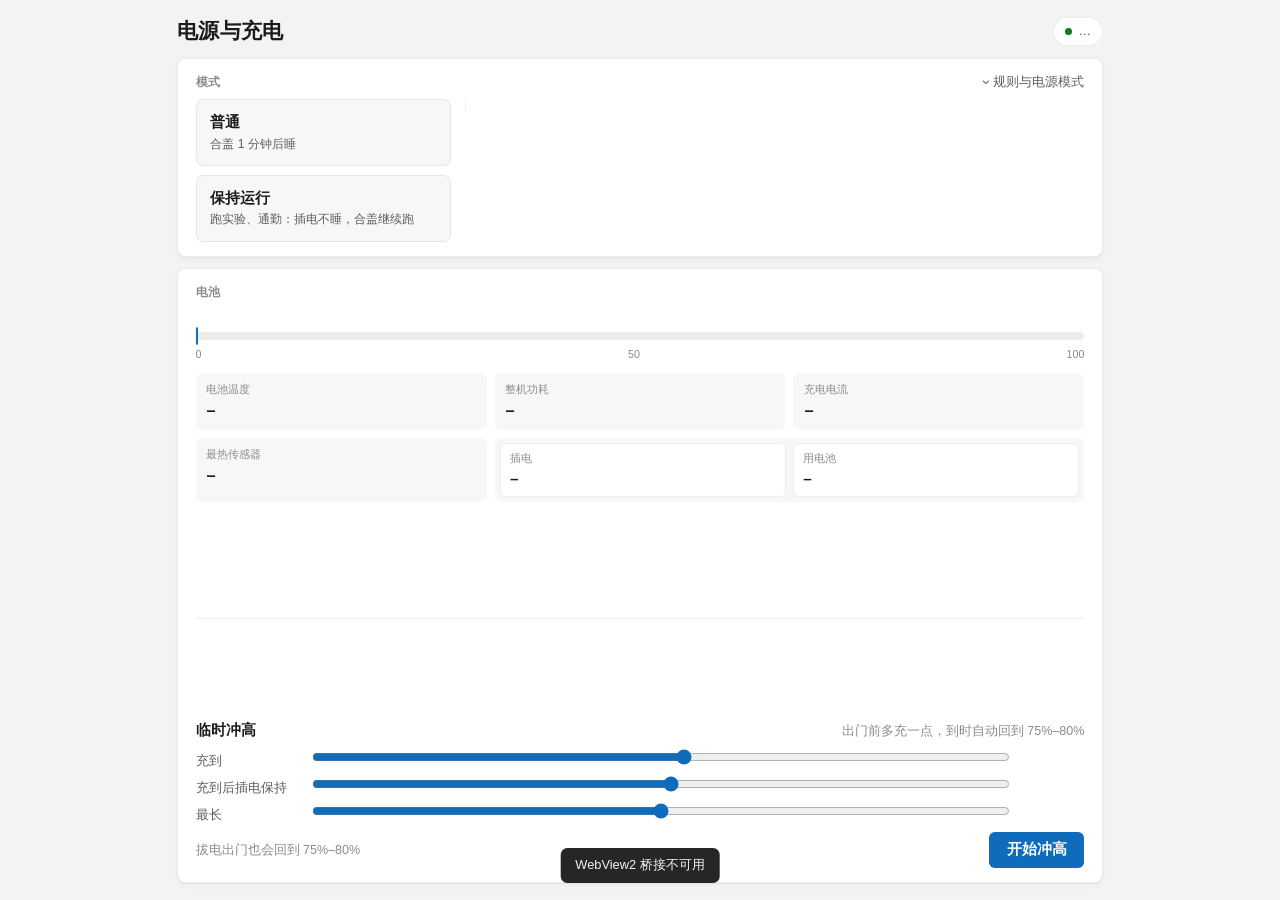
==== src/PowerManager.UI/web/index.html @ 0f8869e6 "feat(ui): implement PowerManager.UI WebView2 desktop app and verify smoke test" ====
<!doctype html>
<html lang="zh-CN">
<head>
<meta charset="utf-8">
<meta name="viewport" content="width=device-width, initial-scale=1">
<title>PowerManager</title>
<style>
:root {
  --bg: #f3f3f3; --card: #ffffff; --line: rgba(0,0,0,.07); --line2: rgba(0,0,0,.05);
  --ink: #1b1b1b; --ink2: #5d5d5d; --ink3: #8b8b8b;
  --accent: #0f6cbd; --accent-ink: #ffffff; --accent-soft: #eaf2fb; --accent-line: #b4d3f2;
  --chip: #f7f7f7; --chip-hover: #efefef; --track: #ececec;
  --green: #107c10; --amber: #9d5d00; --red: #c42b1c; --band: rgba(15,108,189,.16);
  --shadow: 0 1px 2px rgba(0,0,0,.05), 0 2px 8px rgba(0,0,0,.03);
  color-scheme: light;
}
@media (prefers-color-scheme: dark) {
  :root {
    --bg: #202020; --card: #2b2b2b; --line: rgba(255,255,255,.08); --line2: rgba(255,255,255,.06);
    --ink: #f3f3f3; --ink2: #c5c5c5; --ink3: #9a9a9a;
    --accent: #4cc2ff; --accent-ink: #00243a; --accent-soft: rgba(76,194,255,.12); --accent-line: rgba(76,194,255,.45);
    --chip: #333333; --chip-hover: #3c3c3c; --track: #3a3a3a;
    --green: #6ccb5f; --amber: #fcb35b; --red: #ff99a4; --band: rgba(76,194,255,.22);
    --shadow: none;
    color-scheme: dark;
  }
}
* { box-sizing: border-box; }
html { font-size: clamp(11.5px, 1.62vh, 15.5px); }
body {
  margin: 0; background: var(--bg); color: var(--ink);
  font-family: "Segoe UI Variable Text", "Segoe UI", "Microsoft YaHei UI", sans-serif;
  font-size: 1rem; line-height: 1.45; -webkit-font-smoothing: antialiased;
  user-select: none; cursor: default;
}
.num { font-variant-numeric: tabular-nums; }
main { max-width: 44rem; min-height: 100vh; margin: 0 auto; padding: 1.1rem 1.25rem 1.15rem;
       display: flex; flex-direction: column; transition: max-width .18s cubic-bezier(.2, .8, .2, 1); }
main.expanded { max-width: 66rem; }
@media (min-width: 1000px) {
  main { max-width: 66rem; }
}
header { display: flex; align-items: center; justify-content: space-between; margin-bottom: .75rem; }
h1 { font-size: 1.45rem; font-weight: 600; margin: 0; letter-spacing: .01em; }
.pill { display: inline-flex; align-items: center; gap: .45rem; font-size: .86rem; color: var(--ink2);
        padding: .3rem .75rem; border-radius: 999px; background: var(--card); border: 1px solid var(--line); }
.dot { width: .5rem; height: .5rem; border-radius: 50%; background: var(--green); }
.pill.off .dot { background: var(--red); }
.link { color: var(--accent); cursor: pointer; font-weight: 600; }

.card { background: var(--card); border: 1px solid var(--line); border-radius: .6rem; box-shadow: var(--shadow);
        padding: 1rem 1.2rem; margin-bottom: .75rem; }
.battery-card { flex: 1; margin-bottom: 0; display: flex; flex-direction: column; justify-content: space-between; }
.card h2 { font-size: .8rem; font-weight: 600; color: var(--ink3); letter-spacing: .06em; margin: 0 0 .8rem; }
.row { display: flex; align-items: center; gap: .5rem; flex-wrap: wrap; }
.spread { justify-content: space-between; }
.muted { color: var(--ink2); }
.faint { color: var(--ink3); font-size: .86rem; }

/* mode tiles */
.tiles { display: grid; grid-template-columns: 1fr 1fr; gap: .6rem; }
.tile { border: 1px solid var(--line); border-radius: .5rem; padding: .8rem .95rem; cursor: pointer;
        background: var(--chip); transition: background .12s, border-color .12s; }
.tile:hover { background: var(--chip-hover); }
.tile b { display: block; font-weight: 600; font-size: 1.02rem; }
.tile span { display: block; font-size: .84rem; color: var(--ink2); margin-top: .15rem; }
.tile.on { background: var(--accent-soft); border-color: var(--accent); }
.tile.on b { color: var(--accent); }
.runbar { margin-top: .8rem; padding: .7rem .9rem; border-radius: .5rem; background: var(--accent-soft);
          display: flex; align-items: center; justify-content: space-between; gap: .75rem; flex-wrap: wrap; }
.runbar .left { font-weight: 600; }

/* chips */
.chips { display: inline-flex; gap: .3rem; flex-wrap: wrap; }
.chip { border: 1px solid var(--line); background: var(--card); color: var(--ink); border-radius: .4rem;
        padding: .22rem .7rem; font: inherit; font-size: .88rem; cursor: pointer; }
.chip:hover { background: var(--chip-hover); }
.chip.on { border-color: var(--accent); color: var(--accent); background: var(--accent-soft); font-weight: 600; }

.card-head { display: flex; align-items: center; justify-content: space-between; margin-bottom: .55rem; }
.card-head h2 { margin: 0; }
.toggle { background: none; border: 0; padding: 0; font: inherit; color: var(--ink2); font-size: .86rem; cursor: pointer;
          display: inline-flex; align-items: center; gap: .3rem; }
.toggle:hover { color: var(--ink); }
.toggle::before { content: "›"; display: inline-block; transition: transform .15s; font-size: 1rem; line-height: 1; }
.mode-card.expanded .toggle::before { transform: rotate(90deg); }
.rules-panel { display: none; }
.mode-card.expanded .mode-layout { display: grid; grid-template-columns: minmax(14rem, 17.5rem) 1fr; gap: 1rem; align-items: start; }
.mode-card.expanded .tiles { grid-template-columns: 1fr; }
.mode-card.expanded .rules-panel { display: block; border-left: 1px solid var(--line2); padding-left: 1rem;
                                   animation: fadeSlide .18s ease-out; }
@keyframes fadeSlide { from { opacity: 0; transform: translateX(6px); } to { opacity: 1; transform: translateX(0); } }
.mode-card.expanded .kv { margin-top: 0; }
.kv { display: grid; grid-template-columns: auto 1fr; gap: .3rem 1rem; margin-top: .6rem; font-size: .88rem; }
.kv dt { color: var(--ink3); }
.kv dd { margin: 0; color: var(--ink2); }
.read-wrap { position: relative; display: inline-flex; padding: .35rem .5rem; margin: -.35rem -.5rem; cursor: help; }
.read-badge { font-size: .8rem; font-weight: 500; color: var(--amber); border: 1px solid var(--amber);
              background: rgba(252,179,91,.10); padding: .12rem .55rem; border-radius: .35rem; }
.read-tip { position: absolute; right: 0; top: calc(100% + .1rem); z-index: 20; white-space: nowrap;
            background: var(--ink); color: var(--bg); font-size: .78rem; padding: .35rem .65rem; border-radius: .4rem;
            box-shadow: var(--shadow); opacity: 0; pointer-events: none; transition: opacity .12s; }
.read-wrap:hover .read-tip { opacity: .96; }

/* battery */
.big { font-family: "Segoe UI Variable Display", "Segoe UI", sans-serif; font-size: 3.2rem; font-weight: 600;
       line-height: 1; letter-spacing: -.02em; }
.big small { font-size: 1.5rem; font-weight: 500; color: var(--ink2); margin-left: .1rem; }
.flow { font-size: 1.02rem; }
.meter { position: relative; margin: 1.3rem 0 .25rem; height: .55rem; border-radius: 999px; background: var(--track); }
.meter .fill { position: absolute; left: 0; top: 0; bottom: 0; border-radius: 999px; background: var(--green); }
.meter .band { position: absolute; top: -.35rem; bottom: -.35rem; border: 1.5px solid var(--accent); border-radius: .3rem;
               background: var(--band); }
.meter .band i { position: absolute; bottom: calc(100% + .2rem); left: 50%; transform: translateX(-50%);
                 font-style: normal; font-size: .76rem; color: var(--accent); white-space: nowrap; font-weight: 600; }
.scale { display: flex; justify-content: space-between; font-size: .74rem; color: var(--ink3); margin-top: .45rem; }
.stats { display: grid; grid-template-columns: repeat(3, 1fr); gap: .55rem; margin-top: .75rem; }
.stat { background: var(--chip); border-radius: .45rem; padding: .55rem .75rem; }
.stat.wide { grid-column: span 2; padding: .35rem; }
.stat dt { font-size: .76rem; color: var(--ink3); }
.stat dd { margin: .1rem 0 0; font-size: 1.12rem; font-weight: 600; }
.pm-boxes { display: grid; grid-template-columns: 1fr 1fr; gap: .45rem; height: 100%; }
.pm-box { background: var(--card); border: 1px solid var(--line); border-radius: .38rem; padding: .4rem .65rem;
          display: flex; flex-direction: column; justify-content: center; }
.pm-box span { font-size: .76rem; color: var(--ink3); }
.pm-box b { margin-top: .1rem; font-size: 1.05rem; font-weight: 600; color: var(--ink); }
.pm-box.on { border-color: var(--accent); background: var(--accent-soft); }
.pm-box.on b { color: var(--accent); }
.note { margin-top: .55rem; font-size: .86rem; color: var(--ink3); }
.note.warn { color: var(--amber); }
hr { border: 0; border-top: 1px solid var(--line2); margin: .8rem 0; }

.boost-head { display: flex; align-items: baseline; justify-content: space-between; gap: 1rem; margin-bottom: .5rem; }
.boost-head b { font-weight: 600; font-size: 1.02rem; }
.field { display: grid; grid-template-columns: 7.5rem 1fr; align-items: start; gap: .5rem; margin: .4rem 0; }
.field label { color: var(--ink2); font-size: .9rem; padding-top: .15rem; }
.ctrl { display: flex; flex-direction: column; gap: .2rem; min-width: 0; }
.slider-row { display: flex; align-items: center; gap: .6rem; }
.slider-row input[type="range"] { flex: 1; min-width: 0; accent-color: var(--accent); cursor: pointer; margin: 0; }
.slider-val { min-width: 4.5rem; text-align: right; font-weight: 600; color: var(--accent); font-size: .92rem; }
.btn { border: 0; border-radius: .4rem; padding: .5rem 1.2rem; font: inherit; font-weight: 600; cursor: pointer;
       background: var(--accent); color: var(--accent-ink); }
.btn:hover { filter: brightness(1.08); }
.btn:disabled { opacity: .55; cursor: default; }
.boosting { background: var(--accent-soft); border-radius: .5rem; padding: .85rem 1rem; }
.progress { height: .35rem; border-radius: 999px; background: var(--track); margin: .6rem 0 .45rem; overflow: hidden; }
.progress > div { height: 100%; background: var(--accent); border-radius: 999px; }

.toast { position: fixed; left: 50%; bottom: 1.2rem; transform: translateX(-50%); background: var(--ink); color: var(--bg);
         padding: .55rem 1rem; border-radius: .45rem; font-size: .88rem; opacity: 0; transition: opacity .2s; pointer-events: none;
         max-width: 90vw; }
.toast.show { opacity: .95; }
.hidden { display: none !important; }
::-webkit-scrollbar { width: 6px; }
::-webkit-scrollbar-track { background: transparent; }
::-webkit-scrollbar-thumb { background: var(--line); border-radius: 3px; }
::-webkit-scrollbar-thumb:hover { background: var(--ink3); }
</style>
</head>
<body>
<main>
  <header>
    <h1>电源与充电</h1>
    <span id="agent" class="pill"><span class="dot"></span><span id="agent-text">…</span><span id="agent-start" class="link hidden">启动</span></span>
  </header>

  <section class="card mode-card" id="mode-card">
    <div class="card-head">
      <h2>模式</h2>
      <button type="button" class="toggle" id="rules-toggle">规则与电源模式</button>
    </div>
    <div class="mode-layout">
      <div class="mode-left">
        <div class="tiles">
          <div class="tile" id="t-normal"><b>普通</b><span>合盖 1 分钟后睡</span></div>
          <div class="tile" id="t-run"><b>保持运行</b><span>跑实验、通勤：插电不睡，合盖继续跑</span></div>
        </div>
        <div class="runbar hidden" id="runbar">
          <span class="left num" id="run-left"></span>
          <span class="row"><span class="faint">时长</span><span class="chips" id="hours"></span></span>
        </div>
      </div>
      <div class="rules-panel"><dl class="kv" id="rules"></dl></div>
    </div>
  </section>

  <section class="card battery-card">
    <div>
      <div class="row spread">
        <h2 style="margin:0">电池</h2>
        <span class="read-wrap hidden" id="read-wrap">
          <span class="read-badge num" id="read-at"></span>
          <span class="read-tip">事件触发：插拔电、醒来、电量每变 5%、冲高到点</span>
        </span>
      </div>
      <div class="row" style="gap:1.1rem; margin-top:.6rem; align-items:flex-end">
        <div class="big num" id="pct"></div>
        <div style="padding-bottom:.25rem">
          <div class="flow" id="flow"></div>
          <div class="faint" id="hw"></div>
        </div>
      </div>
      <div class="meter"><div class="fill" id="fill"></div><div class="band" id="band"><i id="band-label"></i></div></div>
      <div class="scale num"><span>0</span><span>50</span><span>100</span></div>
      <dl class="stats">
        <div class="stat"><dt>电池温度</dt><dd class="num" id="s-temp">–</dd></div>
        <div class="stat"><dt>整机功耗</dt><dd class="num" id="s-power">–</dd></div>
        <div class="stat"><dt>充电电流</dt><dd class="num" id="s-ma">–</dd></div>
        <div class="stat"><dt>最热传感器</dt><dd class="num" id="s-hot">–</dd></div>
        <div class="stat wide">
          <div class="pm-boxes">
            <div class="pm-box" id="pm-ac"><span>插电</span><b id="pm-ac-v">–</b></div>
            <div class="pm-box" id="pm-dc"><span>用电池</span><b id="pm-dc-v">–</b></div>
          </div>
        </div>
      </dl>
      <div class="note" id="note"></div>
    </div>
    <hr>

    <div id="boost-off">
      <div class="boost-head"><b>临时冲高</b><span class="faint">出门前多充一点，到时自动回到 75%–80%</span></div>
      <div class="field">
        <label>充到</label>
        <div class="ctrl">
          <div class="slider-row"><input type="range" id="r-target" min="85" max="100" step="1"><span class="slider-val num" id="v-target"></span></div>
          <span class="chips" id="b-target"></span>
        </div>
      </div>
      <div class="field">
        <label>充到后插电保持</label>
        <div class="ctrl">
          <div class="slider-row"><input type="range" id="r-hold" min="15" max="180" step="5"><span class="slider-val num" id="v-hold"></span></div>
          <span class="chips" id="b-hold"></span>
        </div>
      </div>
      <div class="field">
        <label>最长</label>
        <div class="ctrl">
          <div class="slider-row"><input type="range" id="r-max" min="1" max="12" step="0.5"><span class="slider-val num" id="v-max"></span></div>
          <span class="chips" id="b-max"></span>
        </div>
      </div>
      <div class="row spread" style="margin-top:.55rem">
        <span class="faint">拔电出门也会回到 75%–80%</span>
        <button class="btn" id="b-go">开始冲高</button>
      </div>
    </div>
    <div id="boost-on" class="boosting hidden">
      <div class="row spread"><b id="bo-title"></b><span class="faint num" id="bo-deadline"></span></div>
      <div class="progress"><div id="bo-bar"></div></div>
      <div class="faint" id="bo-text"></div>
    </div>
  </section>
</main>
<div class="toast" id="toast"></div>

<script>
const $ = id => document.getElementById(id);
let S = null;
const pick = { target: null, hold: null, maxh: null };

/* WebView2 JSON RPC bridge */
let rpcSeq = 1;
const rpcPending = new Map();
function callHost(method, params) {
  if (!window.chrome || !window.chrome.webview) {
    return Promise.reject(new Error('WebView2 桥接不可用'));
  }
  const id = rpcSeq++;
  return new Promise((resolve, reject) => {
    rpcPending.set(id, { resolve, reject });
    window.chrome.webview.postMessage({ id, method, params: params ?? {} });
  });
}

if (window.chrome && window.chrome.webview) {
  window.chrome.webview.addEventListener('message', ev => {
    const msg = ev.data;
    if (!msg) return;
    if (msg.event === 'focus') {
      refresh();
      return;
    }
    if (msg.id != null && rpcPending.has(msg.id)) {
      const { resolve, reject } = rpcPending.get(msg.id);
      rpcPending.delete(msg.id);
      if (msg.error) reject(new Error(msg.error));
      else resolve(msg.result);
    }
  });
}

const api = {
  get_state: () => callHost('get_state'),
  set_mode: (mode, hours) => callHost('set_mode', { mode, hours }),
  boost: (target, hold, maxh) => callHost('boost', { target, hold, maxh }),
  start_agent: () => callHost('start_agent'),
  set_expanded: expanded => callHost('set_expanded', { expanded }),
  smoke_ready: () => callHost('smoke_ready'),
};

function toast(msg) {
  const t = $('toast'); t.textContent = msg; t.classList.add('show');
  clearTimeout(t._h); t._h = setTimeout(() => t.classList.remove('show'), 3500);
}

function chips(el, values, current, fmt, onPick) {
  el.innerHTML = '';
  for (const v of values) {
    const b = document.createElement('button');
    b.className = 'chip num' + (v == current ? ' on' : '');
    b.textContent = fmt(v);
    b.onclick = () => onPick(v);
    el.appendChild(b);
  }
}

function render(s) {
  S = s;
  // agent
  $('agent').classList.toggle('off', !s.agent);
  const drySuffix = s.dry_run ? ' (dry-run)' : '';
  $('agent-text').textContent = (s.agent ? '常驻运行中' : '常驻没在运行') + drySuffix;
  $('agent-start').classList.toggle('hidden', s.agent || s.dry_run);

  // mode
  const run = s.mode.mode === 'run';
  $('t-normal').classList.toggle('on', !run);
  $('t-run').classList.toggle('on', run);
  $('runbar').classList.toggle('hidden', !run);
  if (run) $('run-left').textContent = `还剩 ${s.mode.left}，${s.mode.until} 回到普通`;
  chips($('hours'), [2, 4, 8, 12, 24], s.mode.hours, v => `${v} 小时`, v => setMode('run', v));
  const R = run
    ? [['插电', '15 分钟关屏，不睡；合盖继续跑'], ['用电池', '5 分钟关屏，30 分钟没人操作才睡；电池到 40 °C 提前睡'],
       ['睡不下去', '2 分钟后休眠（后台忙时只能休眠）']]
    : [['合盖', '1 分钟后睡'], ['插电', '15 分钟关屏，1 小时睡'], ['用电池', '5 分钟关屏，15 分钟睡'],
       ['睡不下去', '2 分钟后休眠（后台忙时只能休眠）']];
  R.push(['电源模式', '插电 最佳性能；用电池 ≥ 50% 平衡、< 50% 最佳能效'],
         ['电源键', '不起作用（睡着时按会唤醒）']);
  $('rules').innerHTML = R.map(([k, v]) => `<dt>${k}</dt><dd>${v}</dd>`).join('');

  // battery
  const b = s.battery;
  $('pct').innerHTML = b.pct == null ? '–' : `${b.pct}<small>%</small>`;
  $('flow').textContent = b.flow;
  $('read-at').textContent = b.read_at ? `上次更新：${b.read_at}` : '';
  $('read-wrap').classList.toggle('hidden', !b.read_at);
  const [lo, hi] = b.band;
  $('hw').textContent = b.hw
    ? (b.hw[0] == lo && b.hw[1] == hi ? `充电区间 ${lo}%–${hi}%` : `充电区间 ${b.hw[0]}%–${b.hw[1]}%（应为 ${lo}%–${hi}%，下次运行改回）`)
    : '充电区间还没读到';
  const fill = $('fill');
  fill.style.width = (b.pct ?? 0) + '%';
  fill.style.background = (b.pct ?? 0) >= 50 ? 'var(--green)' : (b.pct ?? 0) >= 20 ? 'var(--amber)' : 'var(--red)';
  const band = $('band');
  band.style.left = lo + '%'; band.style.width = (hi - lo) + '%';
  $('band-label').textContent = `${lo}–${hi}%`;
  $('s-temp').textContent = b.temp != null ? `${b.temp.toFixed(1)} °C` : '–';
  $('s-power').textContent = b.system_w != null ? `${b.system_w} W` : '–';
  $('s-ma').textContent = b.charge_ma != null ? `${b.charge_ma} mA` : '–';
  $('s-hot').textContent = b.hottest != null ? `${Math.round(b.hottest)} °C` : '–';
  $('pm-ac-v').textContent = s.power_mode.ac;
  $('pm-dc-v').textContent = s.power_mode.dc;
  $('pm-ac').classList.toggle('on', !!b.ac);
  $('pm-dc').classList.toggle('on', !b.ac);
  const note = $('note');
  note.textContent = b.slow ? '充得慢：机器热或功耗高时 EC 会压低充电电流，凉下来自动放开' : (b.last || '');
  note.classList.toggle('warn', !!b.slow);

  // boost
  const bo = s.boost;
  $('boost-on').classList.toggle('hidden', !bo.active);
  $('boost-off').classList.toggle('hidden', bo.active);
  if (bo.active) {
    $('bo-title').textContent = `冲高到 ${bo.target}%`;
    $('bo-deadline').textContent = bo.deadline ? `最迟 ${bo.deadline} 回落` : '';
    if (bo.held != null) {
      $('bo-bar').style.width = Math.min(100, 100 * bo.held / Math.max(1, bo.hold)) + '%';
      $('bo-text').textContent = `已充到，插着电保持 ${bo.held}/${bo.hold} 分钟；拔电也会回到 75%–80%`;
    } else {
      $('bo-bar').style.width = Math.min(100, 100 * Math.max(0, (b.pct ?? 0) - lo) / Math.max(1, bo.target - lo)) + '%';
      $('bo-text').textContent = `正在充（${b.pct ?? '–'}%），充到后插着电保持 ${bo.hold} 分钟；拔电也会回到 75%–80%`;
    }
  } else {
    pick.target ??= s.boost_prefs.target;
    pick.hold ??= s.boost_prefs.hold;
    pick.maxh ??= s.boost_prefs.maxh;
    renderBoostControls();
  }
}

const BOOST_FIELDS = [
  { key: 'target', range: 'r-target', val: 'v-target', chips: 'b-target', presets: [85, 90, 95, 100], fmt: v => `${v}%` },
  { key: 'hold',   range: 'r-hold',   val: 'v-hold',   chips: 'b-hold',   presets: [30, 60, 120],     fmt: v => `${v} 分钟` },
  { key: 'maxh',   range: 'r-max',    val: 'v-max',    chips: 'b-max',    presets: [2, 4, 8],         fmt: v => `${v} 小时` },
];

function renderBoostControls() {
  for (const f of BOOST_FIELDS) {
    const cur = pick[f.key];
    const r = $(f.range);
    if (Number(r.value) !== cur) r.value = cur;
    $(f.val).textContent = f.fmt(cur);
    chips($(f.chips), f.presets, cur, f.fmt, v => { pick[f.key] = v; renderBoostControls(); });
  }
}

for (const f of BOOST_FIELDS) {
  $(f.range).addEventListener('input', e => {
    pick[f.key] = Number(e.target.value);
    $(f.val).textContent = f.fmt(pick[f.key]);
    [...$(f.chips).children].forEach((b, i) => b.classList.toggle('on', f.presets[i] === pick[f.key]));
  });
}

let firstLoaded = false;
async function refresh() {
  try {
    const state = await api.get_state();
    render(state);
    if (!firstLoaded) {
      firstLoaded = true;
      await api.smoke_ready();
    }
  } catch (err) {
    toast(err.message || '读取状态失败');
  }
}

async function setMode(mode, hours) {
  try {
    const r = await api.set_mode(mode, hours ?? S.mode.hours);
    if (!r.ok) toast(r.msg || '切换模式失败');
  } catch (err) {
    toast(err.message || '切换模式失败');
  }
  await refresh();
}

let animatingUntil = 0;
function setExpandedUI(on) {
  $('mode-card').classList.toggle('expanded', on);
  document.querySelector('main').classList.toggle('expanded', on);
}
$('rules-toggle').onclick = () => {
  const on = !$('mode-card').classList.contains('expanded');
  animatingUntil = Date.now() + 280;
  setExpandedUI(on);
  api.set_expanded(on).catch(() => {});
};
function syncExpandedByWidth() {
  if (Date.now() < animatingUntil) return;
  const wide = window.innerWidth >= 880;
  if (wide !== $('mode-card').classList.contains('expanded')) setExpandedUI(wide);
}
window.addEventListener('resize', syncExpandedByWidth);
$('t-normal').onclick = () => S && S.mode.mode !== 'normal' && setMode('normal');
$('t-run').onclick = () => S && S.mode.mode !== 'run' && setMode('run');
$('agent-start').onclick = async () => {
  try {
    const r = await api.start_agent();
    if (!r.ok) toast(r.msg || '启动失败');
  } catch (err) {
    toast(err.message || '启动失败');
  }
  await refresh();
};
$('b-go').onclick = async () => {
  const btn = $('b-go'); btn.disabled = true; btn.textContent = '正在写入 EC…';
  try {
    const r = await api.boost(pick.target, pick.hold, pick.maxh);
    toast(r.ok ? (r.msg || `已开始冲高到 ${pick.target}%`) : (r.msg || '发起冲高失败'));
  } catch (err) {
    toast(err.message || '发起冲高失败');
  } finally {
    btn.disabled = false; btn.textContent = '开始冲高';
  }
  await refresh();
};

document.addEventListener('DOMContentLoaded', () => {
  syncExpandedByWidth();
  refresh();
});
window.addEventListener('focus', refresh);
document.addEventListener('visibilitychange', () => { if (!document.hidden) refresh(); });
</script>
</body>
</html>
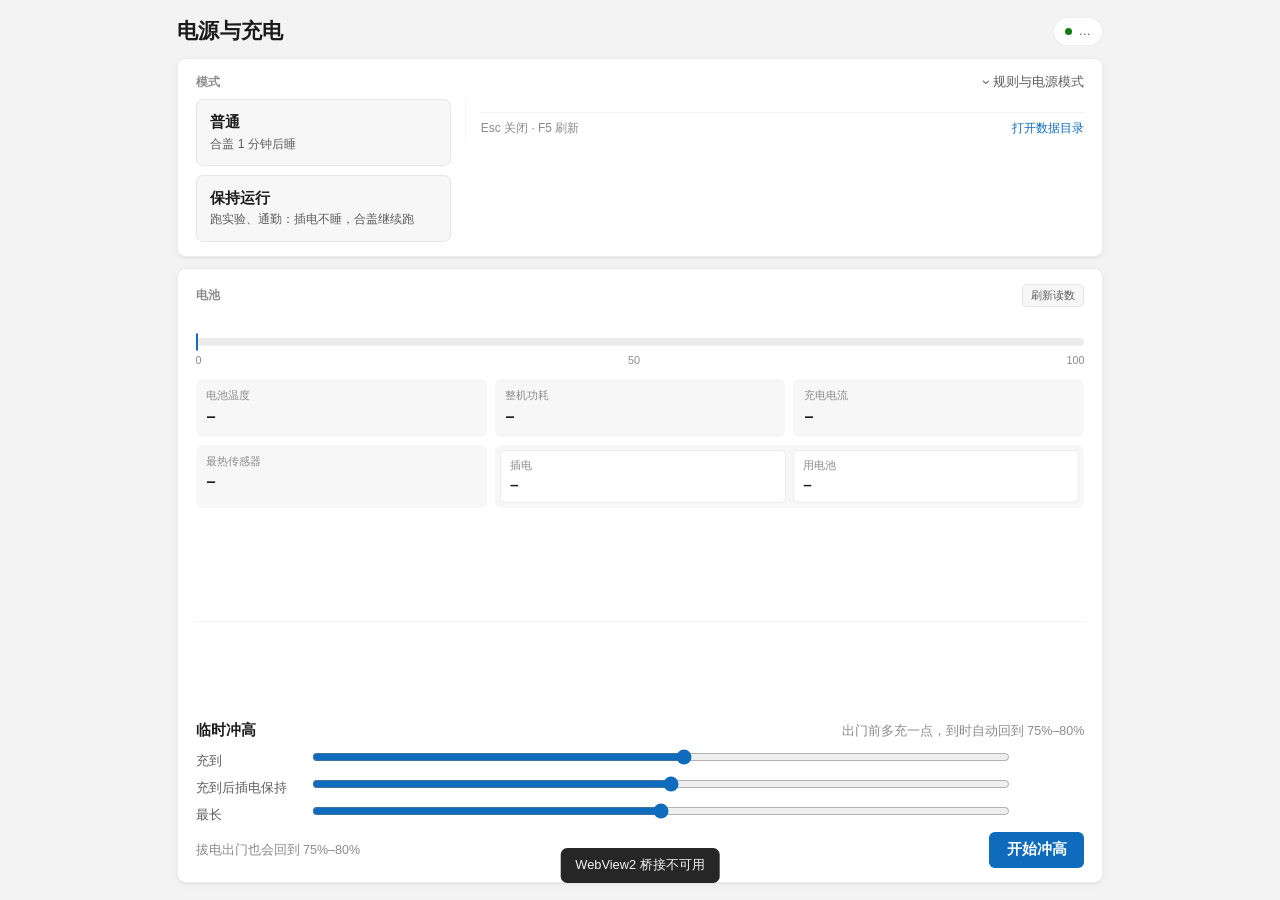
==== commit 3f7cc9b7: "feat(ui): add single-instance guard, on-demand EC refresh, live countdowns, and native theme sync" ====
--- a/src/PowerManager.UI/web/index.html
+++ b/src/PowerManager.UI/web/index.html
@@ -10,7 +10,7 @@
   --ink: #1b1b1b; --ink2: #5d5d5d; --ink3: #8b8b8b;
   --accent: #0f6cbd; --accent-ink: #ffffff; --accent-soft: #eaf2fb; --accent-line: #b4d3f2;
   --chip: #f7f7f7; --chip-hover: #efefef; --track: #ececec;
-  --green: #107c10; --amber: #9d5d00; --red: #c42b1c; --band: rgba(15,108,189,.16);
+  --green: #107c10; --amber: #9d5d00; --amber-soft: rgba(157,93,0,.10); --red: #c42b1c; --band: rgba(15,108,189,.16);
   --shadow: 0 1px 2px rgba(0,0,0,.05), 0 2px 8px rgba(0,0,0,.03);
   color-scheme: light;
 }
@@ -20,7 +20,7 @@
     --ink: #f3f3f3; --ink2: #c5c5c5; --ink3: #9a9a9a;
     --accent: #4cc2ff; --accent-ink: #00243a; --accent-soft: rgba(76,194,255,.12); --accent-line: rgba(76,194,255,.45);
     --chip: #333333; --chip-hover: #3c3c3c; --track: #3a3a3a;
-    --green: #6ccb5f; --amber: #fcb35b; --red: #ff99a4; --band: rgba(76,194,255,.22);
+    --green: #6ccb5f; --amber: #fcb35b; --amber-soft: rgba(252,179,91,.12); --red: #ff99a4; --band: rgba(76,194,255,.22);
     --shadow: none;
     color-scheme: dark;
   }
@@ -69,6 +69,8 @@
 .runbar { margin-top: .8rem; padding: .7rem .9rem; border-radius: .5rem; background: var(--accent-soft);
           display: flex; align-items: center; justify-content: space-between; gap: .75rem; flex-wrap: wrap; }
 .runbar .left { font-weight: 600; }
+.alertbar { margin-top: .65rem; padding: .55rem .85rem; border-radius: .45rem; background: var(--amber-soft);
+            border: 1px solid var(--amber); color: var(--amber); font-size: .86rem; font-weight: 500; }
 
 /* chips */
 .chips { display: inline-flex; gap: .3rem; flex-wrap: wrap; }
@@ -94,13 +96,24 @@
 .kv { display: grid; grid-template-columns: auto 1fr; gap: .3rem 1rem; margin-top: .6rem; font-size: .88rem; }
 .kv dt { color: var(--ink3); }
 .kv dd { margin: 0; color: var(--ink2); }
-.read-wrap { position: relative; display: inline-flex; padding: .35rem .5rem; margin: -.35rem -.5rem; cursor: help; }
-.read-badge { font-size: .8rem; font-weight: 500; color: var(--amber); border: 1px solid var(--amber);
-              background: rgba(252,179,91,.10); padding: .12rem .55rem; border-radius: .35rem; }
-.read-tip { position: absolute; right: 0; top: calc(100% + .1rem); z-index: 20; white-space: nowrap;
+.rules-foot { margin-top: .65rem; padding-top: .5rem; border-top: 1px solid var(--line2);
+              display: flex; align-items: center; justify-content: space-between; gap: .5rem; font-size: .82rem; color: var(--ink3); }
+.text-btn { background: none; border: 0; padding: 0; font: inherit; color: var(--accent); cursor: pointer; font-weight: 500; }
+.text-btn:hover { text-decoration: underline; }
+
+.read-actions { display: inline-flex; align-items: center; gap: .45rem; }
+.read-wrap { position: relative; display: inline-flex; padding: .2rem .25rem; margin: -.2rem -.25rem; cursor: help; }
+.read-badge { font-size: .78rem; font-weight: 500; color: var(--ink2); border: 1px solid var(--line);
+              background: var(--chip); padding: .14rem .55rem; border-radius: .35rem; }
+.read-badge.stale { color: var(--amber); border-color: var(--amber); background: var(--amber-soft); }
+.read-tip { position: absolute; right: 0; top: calc(100% + .2rem); z-index: 20; white-space: nowrap;
             background: var(--ink); color: var(--bg); font-size: .78rem; padding: .35rem .65rem; border-radius: .4rem;
             box-shadow: var(--shadow); opacity: 0; pointer-events: none; transition: opacity .12s; }
 .read-wrap:hover .read-tip { opacity: .96; }
+.mini-btn { border: 1px solid var(--line); background: var(--chip); color: var(--ink2); border-radius: .35rem;
+            padding: .16rem .55rem; font: inherit; font-size: .78rem; cursor: pointer; transition: background .12s, color .12s; }
+.mini-btn:hover:not(:disabled) { background: var(--chip-hover); color: var(--ink); }
+.mini-btn:disabled { opacity: .55; cursor: default; }
 
 /* battery */
 .big { font-family: "Segoe UI Variable Display", "Segoe UI", sans-serif; font-size: 3.2rem; font-weight: 600;
@@ -179,8 +192,17 @@
           <span class="left num" id="run-left"></span>
           <span class="row"><span class="faint">时长</span><span class="chips" id="hours"></span></span>
         </div>
-      </div>
-      <div class="rules-panel"><dl class="kv" id="rules"></dl></div>
+        <div class="alertbar hidden" id="forced-sleep-bar">
+          主动睡眠已触发：2 分钟内未入睡将自动休眠（开盖活动可中止）
+        </div>
+      </div>
+      <div class="rules-panel">
+        <dl class="kv" id="rules"></dl>
+        <div class="rules-foot">
+          <span>Esc 关闭 · F5 刷新</span>
+          <button type="button" class="text-btn" id="open-data-dir">打开数据目录</button>
+        </div>
+      </div>
     </div>
   </section>
 
@@ -188,10 +210,13 @@
     <div>
       <div class="row spread">
         <h2 style="margin:0">电池</h2>
-        <span class="read-wrap hidden" id="read-wrap">
-          <span class="read-badge num" id="read-at"></span>
-          <span class="read-tip">事件触发：插拔电、醒来、电量每变 5%、冲高到点</span>
-        </span>
+        <div class="read-actions">
+          <span class="read-wrap hidden" id="read-wrap">
+            <span class="read-badge num" id="read-at"></span>
+            <span class="read-tip">事件触发：插拔电、醒来、电量每变 5%、冲高到点</span>
+          </span>
+          <button type="button" class="mini-btn" id="b-refresh-ec" title="按需拉起 EC 任务刷新温度、功耗与阈值读数">刷新读数</button>
+        </div>
       </div>
       <div class="row" style="gap:1.1rem; margin-top:.6rem; align-items:flex-end">
         <div class="big num" id="pct"></div>
@@ -295,8 +320,11 @@
   get_state: () => callHost('get_state'),
   set_mode: (mode, hours) => callHost('set_mode', { mode, hours }),
   boost: (target, hold, maxh) => callHost('boost', { target, hold, maxh }),
+  refresh_ec: () => callHost('refresh_ec'),
+  open_data_dir: () => callHost('open_data_dir'),
   start_agent: () => callHost('start_agent'),
   set_expanded: expanded => callHost('set_expanded', { expanded }),
+  close_window: () => callHost('close_window'),
   smoke_ready: () => callHost('smoke_ready'),
 };
 
@@ -316,6 +344,25 @@
   }
 }
 
+function formatLeftFromUtc(isoUtc) {
+  const ms = Date.parse(isoUtc) - Date.now();
+  if (Number.isNaN(ms) || ms <= 0) return '即将到期';
+  const s = Math.floor(ms / 1000);
+  return s >= 3600 ? `${Math.floor(s / 3600)} 小时 ${Math.floor((s % 3600) / 60)} 分` : `${Math.max(1, Math.floor(s / 60))} 分钟`;
+}
+
+function updateLiveCountdowns() {
+  if (!S || document.hidden) return;
+  if (S.mode.mode === 'run' && S.mode.run_until_utc) {
+    $('run-left').textContent = `还剩 ${formatLeftFromUtc(S.mode.run_until_utc)}，${S.mode.until} 回到普通`;
+  }
+  if (S.boost.active && S.boost.full_since_utc) {
+    const held = Math.max(0, Math.floor((Date.now() - Date.parse(S.boost.full_since_utc)) / 60000));
+    $('bo-bar').style.width = Math.min(100, 100 * held / Math.max(1, S.boost.hold)) + '%';
+    $('bo-text').textContent = `已充到，插着电保持 ${held}/${S.boost.hold} 分钟；拔电也会回到 75%–80%`;
+  }
+}
+
 function render(s) {
   S = s;
   // agent
@@ -329,7 +376,11 @@
   $('t-normal').classList.toggle('on', !run);
   $('t-run').classList.toggle('on', run);
   $('runbar').classList.toggle('hidden', !run);
-  if (run) $('run-left').textContent = `还剩 ${s.mode.left}，${s.mode.until} 回到普通`;
+  $('forced-sleep-bar').classList.toggle('hidden', !s.forced_sleep);
+  if (run) {
+    const leftText = s.mode.run_until_utc ? formatLeftFromUtc(s.mode.run_until_utc) : s.mode.left;
+    $('run-left').textContent = `还剩 ${leftText}，${s.mode.until} 回到普通`;
+  }
   chips($('hours'), [2, 4, 8, 12, 24], s.mode.hours, v => `${v} 小时`, v => setMode('run', v));
   const R = run
     ? [['插电', '15 分钟关屏，不睡；合盖继续跑'], ['用电池', '5 分钟关屏，30 分钟没人操作才睡；电池到 40 °C 提前睡'],
@@ -345,6 +396,7 @@
   $('pct').innerHTML = b.pct == null ? '–' : `${b.pct}<small>%</small>`;
   $('flow').textContent = b.flow;
   $('read-at').textContent = b.read_at ? `上次更新：${b.read_at}` : '';
+  $('read-at').classList.toggle('stale', b.read_age_min != null && b.read_age_min >= 30);
   $('read-wrap').classList.toggle('hidden', !b.read_at);
   const [lo, hi] = b.band;
   $('hw').textContent = b.hw
@@ -418,6 +470,9 @@
 async function refresh() {
   try {
     const state = await api.get_state();
+    if (!firstLoaded && state.rules_expanded) {
+      setExpandedUI(true);
+    }
     render(state);
     if (!firstLoaded) {
       firstLoaded = true;
@@ -466,6 +521,27 @@
   }
   await refresh();
 };
+$('b-refresh-ec').onclick = async () => {
+  const btn = $('b-refresh-ec');
+  btn.disabled = true; btn.textContent = '刷新中…';
+  try {
+    const r = await api.refresh_ec();
+    toast(r.ok ? (r.msg || '已刷新 EC 读数') : (r.msg || '刷新失败'));
+  } catch (err) {
+    toast(err.message || '刷新失败');
+  } finally {
+    btn.disabled = false; btn.textContent = '刷新读数';
+  }
+  await refresh();
+};
+$('open-data-dir').onclick = async () => {
+  try {
+    const r = await api.open_data_dir();
+    if (!r.ok) toast(r.msg || '无法打开目录');
+  } catch (err) {
+    toast(err.message || '无法打开目录');
+  }
+};
 $('b-go').onclick = async () => {
   const btn = $('b-go'); btn.disabled = true; btn.textContent = '正在写入 EC…';
   try {
@@ -479,6 +555,19 @@
   await refresh();
 };
 
+window.addEventListener('keydown', e => {
+  if (e.key === 'Escape') {
+    e.preventDefault();
+    api.close_window().catch(() => {});
+  } else if (e.key === 'F5') {
+    e.preventDefault();
+    refresh();
+  }
+});
+
+// 仅在窗口可见时本地重算剩余时间，零 IPC、零磁盘、零 EC 唤醒
+setInterval(updateLiveCountdowns, 30000);
+
 document.addEventListener('DOMContentLoaded', () => {
   syncExpandedByWidth();
   refresh();
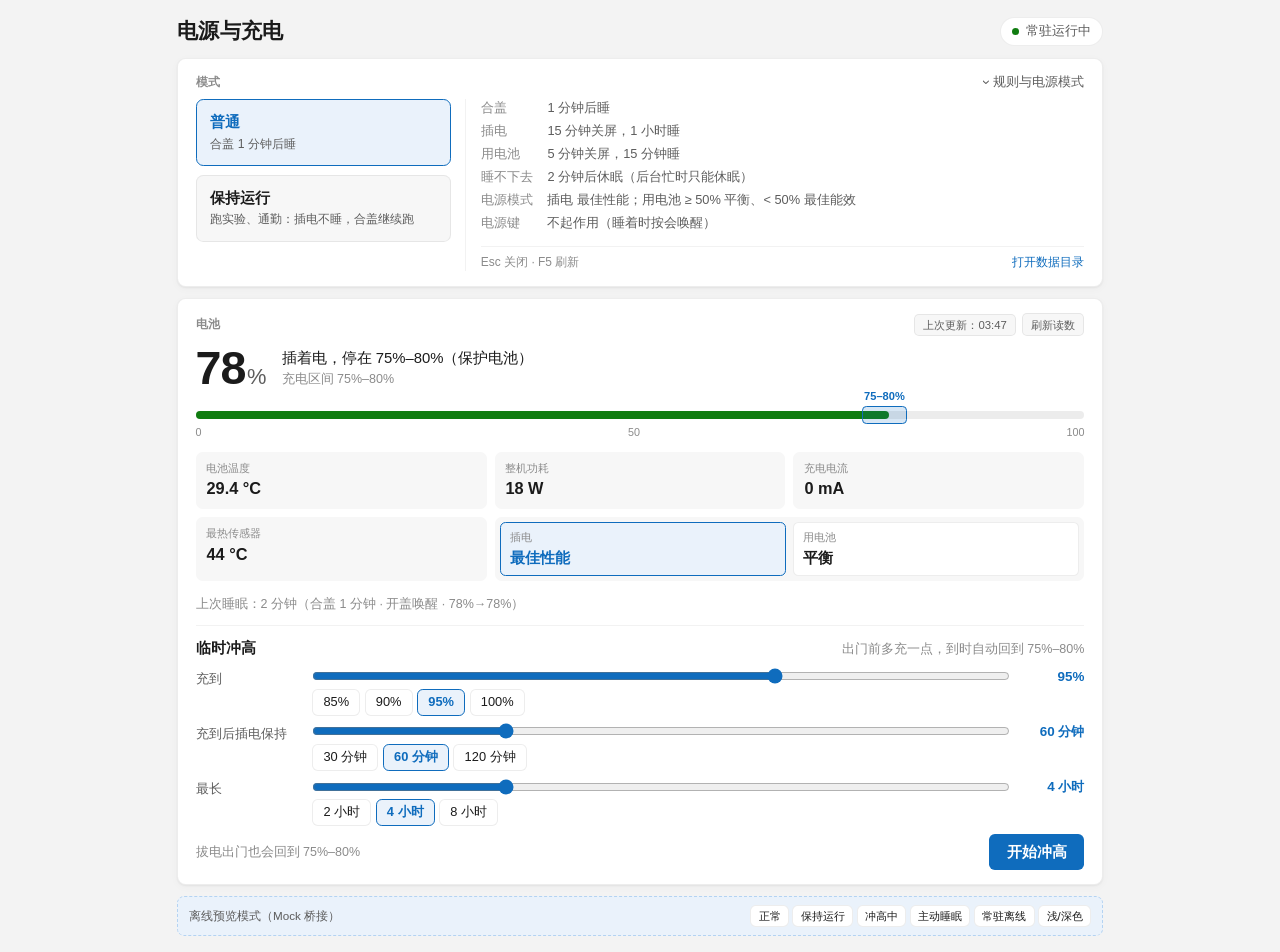
==== commit e315d444: "feat(ui): formalize design tokens, standalone mock preview, and bridge contract docs" ====
--- a/src/PowerManager.UI/web/index.html
+++ b/src/PowerManager.UI/web/index.html
@@ -5,17 +5,57 @@
 <meta name="viewport" content="width=device-width, initial-scale=1">
 <title>PowerManager</title>
 <style>
+/* ==========================================================================
+   Design Tokens — Fluent Light / Dark
+   All component rules consume semantic tokens below.
+   ========================================================================== */
 :root {
-  --bg: #f3f3f3; --card: #ffffff; --line: rgba(0,0,0,.07); --line2: rgba(0,0,0,.05);
-  --ink: #1b1b1b; --ink2: #5d5d5d; --ink3: #8b8b8b;
-  --accent: #0f6cbd; --accent-ink: #ffffff; --accent-soft: #eaf2fb; --accent-line: #b4d3f2;
-  --chip: #f7f7f7; --chip-hover: #efefef; --track: #ececec;
-  --green: #107c10; --amber: #9d5d00; --amber-soft: rgba(157,93,0,.10); --red: #c42b1c; --band: rgba(15,108,189,.16);
+  /* Surface & Border */
+  --bg: #f3f3f3;
+  --card: #ffffff;
+  --chip: #f7f7f7;
+  --chip-hover: #efefef;
+  --track: #ececec;
+  --line: rgba(0,0,0,.07);
+  --line2: rgba(0,0,0,.05);
   --shadow: 0 1px 2px rgba(0,0,0,.05), 0 2px 8px rgba(0,0,0,.03);
+
+  /* Text */
+  --ink: #1b1b1b;
+  --ink2: #5d5d5d;
+  --ink3: #8b8b8b;
+
+  /* Accent & Semantic Status */
+  --accent: #0f6cbd;
+  --accent-ink: #ffffff;
+  --accent-soft: #eaf2fb;
+  --accent-line: #b4d3f2;
+  --green: #107c10;
+  --amber: #9d5d00;
+  --amber-soft: rgba(157,93,0,.10);
+  --red: #c42b1c;
+  --band: rgba(15,108,189,.16);
+
+  /* Typography, Radius, Spacing & Motion */
+  --font-sans: "Segoe UI Variable Text", "Segoe UI", "Microsoft YaHei UI", sans-serif;
+  --font-display: "Segoe UI Variable Display", "Segoe UI", sans-serif;
+  --radius-xs: .35rem;
+  --radius-sm: .4rem;
+  --radius-md: .5rem;
+  --radius-lg: .6rem;
+  --radius-pill: 999px;
+  --space-xs: .35rem;
+  --space-sm: .55rem;
+  --space-md: .75rem;
+  --space-lg: 1rem;
+  --ease-fluent: cubic-bezier(.2, .8, .2, 1);
+  --dur-fast: .12s;
+  --dur-normal: .18s;
+
   color-scheme: light;
 }
 @media (prefers-color-scheme: dark) {
-  :root {
+  :root:not([data-theme="light"]) {
     --bg: #202020; --card: #2b2b2b; --line: rgba(255,255,255,.08); --line2: rgba(255,255,255,.06);
     --ink: #f3f3f3; --ink2: #c5c5c5; --ink3: #9a9a9a;
     --accent: #4cc2ff; --accent-ink: #00243a; --accent-soft: rgba(76,194,255,.12); --accent-line: rgba(76,194,255,.45);
@@ -25,17 +65,26 @@
     color-scheme: dark;
   }
 }
+:root[data-theme="dark"] {
+  --bg: #202020; --card: #2b2b2b; --line: rgba(255,255,255,.08); --line2: rgba(255,255,255,.06);
+  --ink: #f3f3f3; --ink2: #c5c5c5; --ink3: #9a9a9a;
+  --accent: #4cc2ff; --accent-ink: #00243a; --accent-soft: rgba(76,194,255,.12); --accent-line: rgba(76,194,255,.45);
+  --chip: #333333; --chip-hover: #3c3c3c; --track: #3a3a3a;
+  --green: #6ccb5f; --amber: #fcb35b; --amber-soft: rgba(252,179,91,.12); --red: #ff99a4; --band: rgba(76,194,255,.22);
+  --shadow: none;
+  color-scheme: dark;
+}
 * { box-sizing: border-box; }
 html { font-size: clamp(11.5px, 1.62vh, 15.5px); }
 body {
   margin: 0; background: var(--bg); color: var(--ink);
-  font-family: "Segoe UI Variable Text", "Segoe UI", "Microsoft YaHei UI", sans-serif;
+  font-family: var(--font-sans);
   font-size: 1rem; line-height: 1.45; -webkit-font-smoothing: antialiased;
   user-select: none; cursor: default;
 }
 .num { font-variant-numeric: tabular-nums; }
 main { max-width: 44rem; min-height: 100vh; margin: 0 auto; padding: 1.1rem 1.25rem 1.15rem;
-       display: flex; flex-direction: column; transition: max-width .18s cubic-bezier(.2, .8, .2, 1); }
+       display: flex; flex-direction: column; transition: max-width var(--dur-normal) var(--ease-fluent); }
 main.expanded { max-width: 66rem; }
 @media (min-width: 1000px) {
   main { max-width: 66rem; }
@@ -163,6 +212,12 @@
          padding: .55rem 1rem; border-radius: .45rem; font-size: .88rem; opacity: 0; transition: opacity .2s; pointer-events: none;
          max-width: 90vw; }
 .toast.show { opacity: .95; }
+.mock-bar { margin-top: var(--space-md); padding: .5rem .75rem; border: 1px dashed var(--accent-line);
+            border-radius: var(--radius-md); background: var(--accent-soft);
+            display: flex; align-items: center; justify-content: space-between; gap: .5rem; flex-wrap: wrap;
+            font-size: .8rem; color: var(--ink2); }
+.mock-bar .chips { gap: .25rem; }
+.mock-bar .chip { padding: .14rem .5rem; font-size: .78rem; }
 .hidden { display: none !important; }
 ::-webkit-scrollbar { width: 6px; }
 ::-webkit-scrollbar-track { background: transparent; }
@@ -277,6 +332,10 @@
       <div class="faint" id="bo-text"></div>
     </div>
   </section>
+  <footer class="mock-bar hidden" id="mock-bar">
+    <span>离线预览模式（Mock 桥接）</span>
+    <span class="chips" id="mock-presets"></span>
+  </footer>
 </main>
 <div class="toast" id="toast"></div>
 
@@ -285,12 +344,150 @@
 let S = null;
 const pick = { target: null, hold: null, maxh: null };
 
-/* WebView2 JSON RPC bridge */
+/* WebView2 JSON-RPC bridge with standalone browser Mock fallback */
+const hasWebViewHost = !!(window.chrome && window.chrome.webview);
 let rpcSeq = 1;
 const rpcPending = new Map();
+
+function createMockHost() {
+  const fmtHm = d => `${String(d.getHours()).padStart(2, '0')}:${String(d.getMinutes()).padStart(2, '0')}`;
+  const state = {
+    agent: true,
+    dry_run: false,
+    forced_sleep: false,
+    rules_expanded: false,
+    data_dir: 'C:\\Users\\Demo\\AppData\\Local\\PowerManager',
+    mode: { mode: 'normal', hours: 12, until: null, left: null, run_until_utc: null },
+    power_mode: { ac: '最佳性能', dc: '平衡' },
+    battery: {
+      pct: 78, ac: true, flow: '插着电，停在 75%–80%（保护电池）',
+      band: [75, 80], hw: [75, 80],
+      temp: 29.4, system_w: 18, charge_ma: 0, hottest: 44,
+      read_at: fmtHm(new Date()), read_age_min: 2, slow: false,
+      last: '上次睡眠：2 分钟（合盖 1 分钟 · 开盖唤醒 · 78%→78%）'
+    },
+    boost: { active: false },
+    boost_prefs: { target: 95, hold: 60, maxh: 4 }
+  };
+
+  function applyPreset(name) {
+    state.agent = true;
+    state.forced_sleep = false;
+    state.boost = { active: false };
+    state.mode = { mode: 'normal', hours: 12, until: null, left: null, run_until_utc: null };
+    state.battery.band = [75, 80];
+    state.battery.hw = [75, 80];
+    state.battery.ac = true;
+    state.battery.pct = 78;
+    state.battery.read_age_min = 2;
+    state.battery.flow = '插着电，停在 75%–80%（保护电池）';
+    if (name === 'run') {
+      const end = new Date(Date.now() + 4 * 3600 * 1000);
+      state.mode = { mode: 'run', hours: 4, until: fmtHm(end), left: '4 小时 0 分', run_until_utc: end.toISOString() };
+    } else if (name === 'boost') {
+      const end = new Date(Date.now() + 4 * 3600 * 1000);
+      state.battery.pct = 88;
+      state.battery.band = [90, 95];
+      state.battery.hw = [90, 95];
+      state.battery.charge_ma = 2400;
+      state.battery.flow = '正在充电（2400 mA）';
+      state.boost = { active: true, target: 95, hold: 60, held: null, full_since_utc: null, deadline: fmtHm(end) };
+    } else if (name === 'forced') {
+      state.forced_sleep = true;
+      state.battery.ac = false;
+      state.battery.pct = 46;
+      state.battery.flow = '用电池中';
+      state.power_mode.dc = '最佳能效';
+    } else if (name === 'offline') {
+      state.agent = false;
+      state.battery.read_age_min = 45;
+    }
+  }
+
+  function initToolbar() {
+    const bar = $('mock-bar');
+    const box = $('mock-presets');
+    bar.classList.remove('hidden');
+    const items = [
+      ['正常', () => applyPreset('normal')],
+      ['保持运行', () => applyPreset('run')],
+      ['冲高中', () => applyPreset('boost')],
+      ['主动睡眠', () => applyPreset('forced')],
+      ['常驻离线', () => applyPreset('offline')],
+      ['浅/深色', () => {
+        const root = document.documentElement;
+        const cur = root.getAttribute('data-theme');
+        const next = cur === 'dark' ? 'light' : 'dark';
+        root.setAttribute('data-theme', next);
+      }]
+    ];
+    for (const [label, fn] of items) {
+      const b = document.createElement('button');
+      b.type = 'button';
+      b.className = 'chip';
+      b.textContent = label;
+      b.onclick = () => { fn(); refresh(); };
+      box.appendChild(b);
+    }
+  }
+
+  return {
+    initToolbar,
+    async call(method, params) {
+      switch (method) {
+        case 'get_state':
+          return JSON.parse(JSON.stringify(state));
+        case 'set_mode': {
+          const mode = params.mode || 'normal';
+          const hours = Number(params.hours || 12);
+          if (mode === 'run') {
+            const end = new Date(Date.now() + hours * 3600 * 1000);
+            state.mode = { mode: 'run', hours, until: fmtHm(end), left: `${hours} 小时 0 分`, run_until_utc: end.toISOString() };
+          } else {
+            state.mode = { mode: 'normal', hours: state.mode.hours, until: null, left: null, run_until_utc: null };
+          }
+          return { ok: true };
+        }
+        case 'boost': {
+          const target = Number(params.target || 95);
+          const hold = Number(params.hold || 60);
+          const maxh = Number(params.maxh || 4);
+          const end = new Date(Date.now() + maxh * 3600 * 1000);
+          state.boost_prefs = { target, hold, maxh };
+          state.battery.band = [target - 5, target];
+          state.battery.hw = [target - 5, target];
+          state.boost = { active: true, target, hold, held: null, full_since_utc: null, deadline: fmtHm(end) };
+          return { ok: true, msg: `Mock：已开始冲高到 ${target}%` };
+        }
+        case 'refresh_ec':
+          state.battery.read_at = fmtHm(new Date());
+          state.battery.read_age_min = 0;
+          return { ok: true, msg: 'Mock：已刷新 EC 读数' };
+        case 'open_data_dir':
+          return { ok: true, msg: `Mock：数据目录 ${state.data_dir}` };
+        case 'start_agent':
+          state.agent = true;
+          return { ok: true };
+        case 'set_expanded':
+          state.rules_expanded = !!params.expanded;
+          return { ok: true };
+        case 'close_window':
+          toast('Mock 模式：Esc 关闭窗口');
+          return { ok: true };
+        case 'smoke_ready':
+          return { ok: true };
+        default:
+          throw new Error(`未知方法：${method}`);
+      }
+    }
+  };
+}
+
+const mockHost = hasWebViewHost ? null : createMockHost();
+
 function callHost(method, params) {
-  if (!window.chrome || !window.chrome.webview) {
-    return Promise.reject(new Error('WebView2 桥接不可用'));
+  if (!hasWebViewHost) {
+    return mockHost.call(method, params ?? {});
   }
   const id = rpcSeq++;
   return new Promise((resolve, reject) => {
@@ -299,7 +496,7 @@
   });
 }
 
-if (window.chrome && window.chrome.webview) {
+if (hasWebViewHost) {
   window.chrome.webview.addEventListener('message', ev => {
     const msg = ev.data;
     if (!msg) return;
@@ -569,6 +766,7 @@
 setInterval(updateLiveCountdowns, 30000);
 
 document.addEventListener('DOMContentLoaded', () => {
+  if (mockHost) mockHost.initToolbar();
   syncExpandedByWidth();
   refresh();
 });
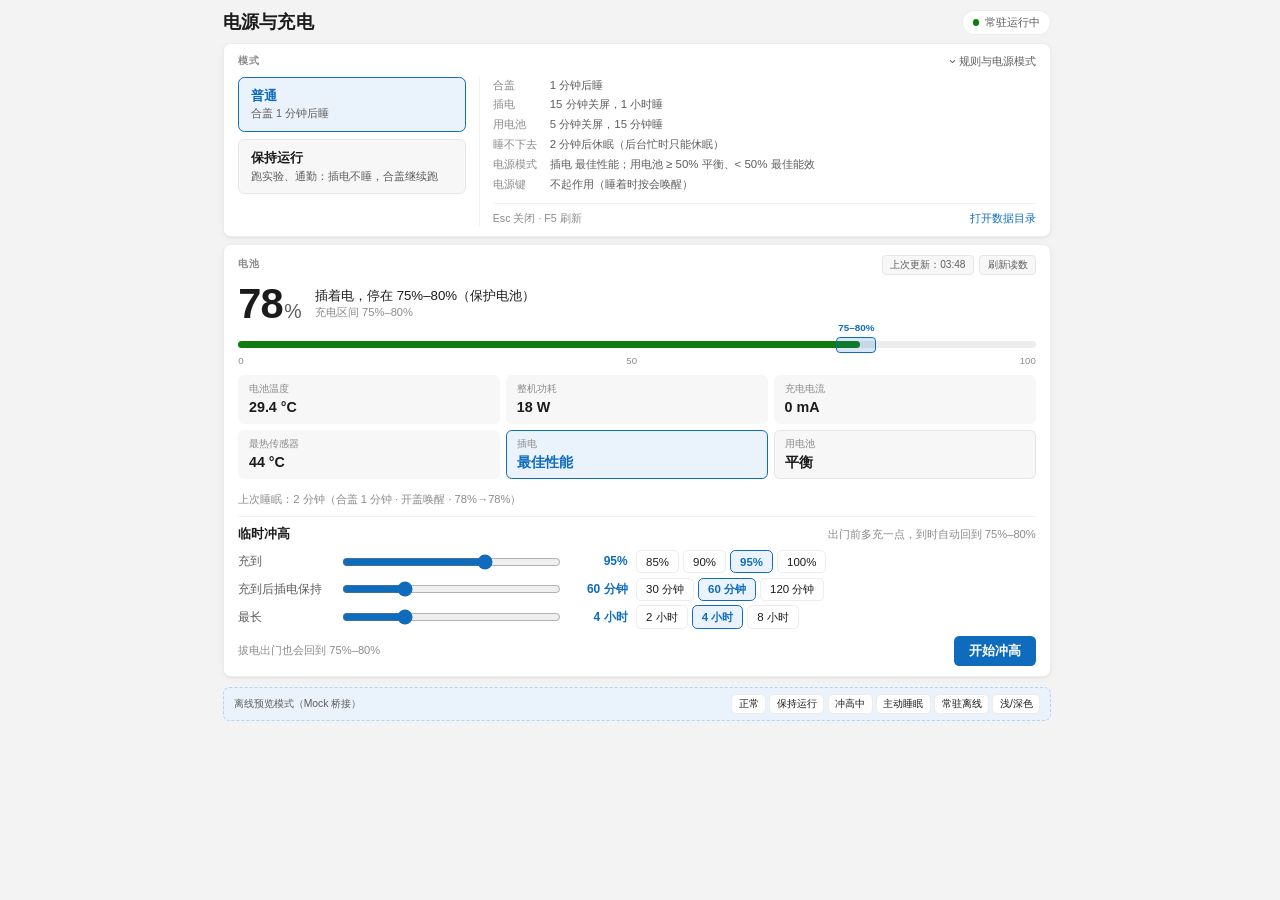
==== commit b2f0b332: "feat(ui): self-contained UI docs, content-driven sizing, 2x3/3x2 grid, and keep-running draft slider" ====
--- a/src/PowerManager.UI/web/index.html
+++ b/src/PowerManager.UI/web/index.html
@@ -4,226 +4,7 @@
 <meta charset="utf-8">
 <meta name="viewport" content="width=device-width, initial-scale=1">
 <title>PowerManager</title>
-<style>
-/* ==========================================================================
-   Design Tokens — Fluent Light / Dark
-   All component rules consume semantic tokens below.
-   ========================================================================== */
-:root {
-  /* Surface & Border */
-  --bg: #f3f3f3;
-  --card: #ffffff;
-  --chip: #f7f7f7;
-  --chip-hover: #efefef;
-  --track: #ececec;
-  --line: rgba(0,0,0,.07);
-  --line2: rgba(0,0,0,.05);
-  --shadow: 0 1px 2px rgba(0,0,0,.05), 0 2px 8px rgba(0,0,0,.03);
-
-  /* Text */
-  --ink: #1b1b1b;
-  --ink2: #5d5d5d;
-  --ink3: #8b8b8b;
-
-  /* Accent & Semantic Status */
-  --accent: #0f6cbd;
-  --accent-ink: #ffffff;
-  --accent-soft: #eaf2fb;
-  --accent-line: #b4d3f2;
-  --green: #107c10;
-  --amber: #9d5d00;
-  --amber-soft: rgba(157,93,0,.10);
-  --red: #c42b1c;
-  --band: rgba(15,108,189,.16);
-
-  /* Typography, Radius, Spacing & Motion */
-  --font-sans: "Segoe UI Variable Text", "Segoe UI", "Microsoft YaHei UI", sans-serif;
-  --font-display: "Segoe UI Variable Display", "Segoe UI", sans-serif;
-  --radius-xs: .35rem;
-  --radius-sm: .4rem;
-  --radius-md: .5rem;
-  --radius-lg: .6rem;
-  --radius-pill: 999px;
-  --space-xs: .35rem;
-  --space-sm: .55rem;
-  --space-md: .75rem;
-  --space-lg: 1rem;
-  --ease-fluent: cubic-bezier(.2, .8, .2, 1);
-  --dur-fast: .12s;
-  --dur-normal: .18s;
-
-  color-scheme: light;
-}
-@media (prefers-color-scheme: dark) {
-  :root:not([data-theme="light"]) {
-    --bg: #202020; --card: #2b2b2b; --line: rgba(255,255,255,.08); --line2: rgba(255,255,255,.06);
-    --ink: #f3f3f3; --ink2: #c5c5c5; --ink3: #9a9a9a;
-    --accent: #4cc2ff; --accent-ink: #00243a; --accent-soft: rgba(76,194,255,.12); --accent-line: rgba(76,194,255,.45);
-    --chip: #333333; --chip-hover: #3c3c3c; --track: #3a3a3a;
-    --green: #6ccb5f; --amber: #fcb35b; --amber-soft: rgba(252,179,91,.12); --red: #ff99a4; --band: rgba(76,194,255,.22);
-    --shadow: none;
-    color-scheme: dark;
-  }
-}
-:root[data-theme="dark"] {
-  --bg: #202020; --card: #2b2b2b; --line: rgba(255,255,255,.08); --line2: rgba(255,255,255,.06);
-  --ink: #f3f3f3; --ink2: #c5c5c5; --ink3: #9a9a9a;
-  --accent: #4cc2ff; --accent-ink: #00243a; --accent-soft: rgba(76,194,255,.12); --accent-line: rgba(76,194,255,.45);
-  --chip: #333333; --chip-hover: #3c3c3c; --track: #3a3a3a;
-  --green: #6ccb5f; --amber: #fcb35b; --amber-soft: rgba(252,179,91,.12); --red: #ff99a4; --band: rgba(76,194,255,.22);
-  --shadow: none;
-  color-scheme: dark;
-}
-* { box-sizing: border-box; }
-html { font-size: clamp(11.5px, 1.62vh, 15.5px); }
-body {
-  margin: 0; background: var(--bg); color: var(--ink);
-  font-family: var(--font-sans);
-  font-size: 1rem; line-height: 1.45; -webkit-font-smoothing: antialiased;
-  user-select: none; cursor: default;
-}
-.num { font-variant-numeric: tabular-nums; }
-main { max-width: 44rem; min-height: 100vh; margin: 0 auto; padding: 1.1rem 1.25rem 1.15rem;
-       display: flex; flex-direction: column; transition: max-width var(--dur-normal) var(--ease-fluent); }
-main.expanded { max-width: 66rem; }
-@media (min-width: 1000px) {
-  main { max-width: 66rem; }
-}
-header { display: flex; align-items: center; justify-content: space-between; margin-bottom: .75rem; }
-h1 { font-size: 1.45rem; font-weight: 600; margin: 0; letter-spacing: .01em; }
-.pill { display: inline-flex; align-items: center; gap: .45rem; font-size: .86rem; color: var(--ink2);
-        padding: .3rem .75rem; border-radius: 999px; background: var(--card); border: 1px solid var(--line); }
-.dot { width: .5rem; height: .5rem; border-radius: 50%; background: var(--green); }
-.pill.off .dot { background: var(--red); }
-.link { color: var(--accent); cursor: pointer; font-weight: 600; }
-
-.card { background: var(--card); border: 1px solid var(--line); border-radius: .6rem; box-shadow: var(--shadow);
-        padding: 1rem 1.2rem; margin-bottom: .75rem; }
-.battery-card { flex: 1; margin-bottom: 0; display: flex; flex-direction: column; justify-content: space-between; }
-.card h2 { font-size: .8rem; font-weight: 600; color: var(--ink3); letter-spacing: .06em; margin: 0 0 .8rem; }
-.row { display: flex; align-items: center; gap: .5rem; flex-wrap: wrap; }
-.spread { justify-content: space-between; }
-.muted { color: var(--ink2); }
-.faint { color: var(--ink3); font-size: .86rem; }
-
-/* mode tiles */
-.tiles { display: grid; grid-template-columns: 1fr 1fr; gap: .6rem; }
-.tile { border: 1px solid var(--line); border-radius: .5rem; padding: .8rem .95rem; cursor: pointer;
-        background: var(--chip); transition: background .12s, border-color .12s; }
-.tile:hover { background: var(--chip-hover); }
-.tile b { display: block; font-weight: 600; font-size: 1.02rem; }
-.tile span { display: block; font-size: .84rem; color: var(--ink2); margin-top: .15rem; }
-.tile.on { background: var(--accent-soft); border-color: var(--accent); }
-.tile.on b { color: var(--accent); }
-.runbar { margin-top: .8rem; padding: .7rem .9rem; border-radius: .5rem; background: var(--accent-soft);
-          display: flex; align-items: center; justify-content: space-between; gap: .75rem; flex-wrap: wrap; }
-.runbar .left { font-weight: 600; }
-.alertbar { margin-top: .65rem; padding: .55rem .85rem; border-radius: .45rem; background: var(--amber-soft);
-            border: 1px solid var(--amber); color: var(--amber); font-size: .86rem; font-weight: 500; }
-
-/* chips */
-.chips { display: inline-flex; gap: .3rem; flex-wrap: wrap; }
-.chip { border: 1px solid var(--line); background: var(--card); color: var(--ink); border-radius: .4rem;
-        padding: .22rem .7rem; font: inherit; font-size: .88rem; cursor: pointer; }
-.chip:hover { background: var(--chip-hover); }
-.chip.on { border-color: var(--accent); color: var(--accent); background: var(--accent-soft); font-weight: 600; }
-
-.card-head { display: flex; align-items: center; justify-content: space-between; margin-bottom: .55rem; }
-.card-head h2 { margin: 0; }
-.toggle { background: none; border: 0; padding: 0; font: inherit; color: var(--ink2); font-size: .86rem; cursor: pointer;
-          display: inline-flex; align-items: center; gap: .3rem; }
-.toggle:hover { color: var(--ink); }
-.toggle::before { content: "›"; display: inline-block; transition: transform .15s; font-size: 1rem; line-height: 1; }
-.mode-card.expanded .toggle::before { transform: rotate(90deg); }
-.rules-panel { display: none; }
-.mode-card.expanded .mode-layout { display: grid; grid-template-columns: minmax(14rem, 17.5rem) 1fr; gap: 1rem; align-items: start; }
-.mode-card.expanded .tiles { grid-template-columns: 1fr; }
-.mode-card.expanded .rules-panel { display: block; border-left: 1px solid var(--line2); padding-left: 1rem;
-                                   animation: fadeSlide .18s ease-out; }
-@keyframes fadeSlide { from { opacity: 0; transform: translateX(6px); } to { opacity: 1; transform: translateX(0); } }
-.mode-card.expanded .kv { margin-top: 0; }
-.kv { display: grid; grid-template-columns: auto 1fr; gap: .3rem 1rem; margin-top: .6rem; font-size: .88rem; }
-.kv dt { color: var(--ink3); }
-.kv dd { margin: 0; color: var(--ink2); }
-.rules-foot { margin-top: .65rem; padding-top: .5rem; border-top: 1px solid var(--line2);
-              display: flex; align-items: center; justify-content: space-between; gap: .5rem; font-size: .82rem; color: var(--ink3); }
-.text-btn { background: none; border: 0; padding: 0; font: inherit; color: var(--accent); cursor: pointer; font-weight: 500; }
-.text-btn:hover { text-decoration: underline; }
-
-.read-actions { display: inline-flex; align-items: center; gap: .45rem; }
-.read-wrap { position: relative; display: inline-flex; padding: .2rem .25rem; margin: -.2rem -.25rem; cursor: help; }
-.read-badge { font-size: .78rem; font-weight: 500; color: var(--ink2); border: 1px solid var(--line);
-              background: var(--chip); padding: .14rem .55rem; border-radius: .35rem; }
-.read-badge.stale { color: var(--amber); border-color: var(--amber); background: var(--amber-soft); }
-.read-tip { position: absolute; right: 0; top: calc(100% + .2rem); z-index: 20; white-space: nowrap;
-            background: var(--ink); color: var(--bg); font-size: .78rem; padding: .35rem .65rem; border-radius: .4rem;
-            box-shadow: var(--shadow); opacity: 0; pointer-events: none; transition: opacity .12s; }
-.read-wrap:hover .read-tip { opacity: .96; }
-.mini-btn { border: 1px solid var(--line); background: var(--chip); color: var(--ink2); border-radius: .35rem;
-            padding: .16rem .55rem; font: inherit; font-size: .78rem; cursor: pointer; transition: background .12s, color .12s; }
-.mini-btn:hover:not(:disabled) { background: var(--chip-hover); color: var(--ink); }
-.mini-btn:disabled { opacity: .55; cursor: default; }
-
-/* battery */
-.big { font-family: "Segoe UI Variable Display", "Segoe UI", sans-serif; font-size: 3.2rem; font-weight: 600;
-       line-height: 1; letter-spacing: -.02em; }
-.big small { font-size: 1.5rem; font-weight: 500; color: var(--ink2); margin-left: .1rem; }
-.flow { font-size: 1.02rem; }
-.meter { position: relative; margin: 1.3rem 0 .25rem; height: .55rem; border-radius: 999px; background: var(--track); }
-.meter .fill { position: absolute; left: 0; top: 0; bottom: 0; border-radius: 999px; background: var(--green); }
-.meter .band { position: absolute; top: -.35rem; bottom: -.35rem; border: 1.5px solid var(--accent); border-radius: .3rem;
-               background: var(--band); }
-.meter .band i { position: absolute; bottom: calc(100% + .2rem); left: 50%; transform: translateX(-50%);
-                 font-style: normal; font-size: .76rem; color: var(--accent); white-space: nowrap; font-weight: 600; }
-.scale { display: flex; justify-content: space-between; font-size: .74rem; color: var(--ink3); margin-top: .45rem; }
-.stats { display: grid; grid-template-columns: repeat(3, 1fr); gap: .55rem; margin-top: .75rem; }
-.stat { background: var(--chip); border-radius: .45rem; padding: .55rem .75rem; }
-.stat.wide { grid-column: span 2; padding: .35rem; }
-.stat dt { font-size: .76rem; color: var(--ink3); }
-.stat dd { margin: .1rem 0 0; font-size: 1.12rem; font-weight: 600; }
-.pm-boxes { display: grid; grid-template-columns: 1fr 1fr; gap: .45rem; height: 100%; }
-.pm-box { background: var(--card); border: 1px solid var(--line); border-radius: .38rem; padding: .4rem .65rem;
-          display: flex; flex-direction: column; justify-content: center; }
-.pm-box span { font-size: .76rem; color: var(--ink3); }
-.pm-box b { margin-top: .1rem; font-size: 1.05rem; font-weight: 600; color: var(--ink); }
-.pm-box.on { border-color: var(--accent); background: var(--accent-soft); }
-.pm-box.on b { color: var(--accent); }
-.note { margin-top: .55rem; font-size: .86rem; color: var(--ink3); }
-.note.warn { color: var(--amber); }
-hr { border: 0; border-top: 1px solid var(--line2); margin: .8rem 0; }
-
-.boost-head { display: flex; align-items: baseline; justify-content: space-between; gap: 1rem; margin-bottom: .5rem; }
-.boost-head b { font-weight: 600; font-size: 1.02rem; }
-.field { display: grid; grid-template-columns: 7.5rem 1fr; align-items: start; gap: .5rem; margin: .4rem 0; }
-.field label { color: var(--ink2); font-size: .9rem; padding-top: .15rem; }
-.ctrl { display: flex; flex-direction: column; gap: .2rem; min-width: 0; }
-.slider-row { display: flex; align-items: center; gap: .6rem; }
-.slider-row input[type="range"] { flex: 1; min-width: 0; accent-color: var(--accent); cursor: pointer; margin: 0; }
-.slider-val { min-width: 4.5rem; text-align: right; font-weight: 600; color: var(--accent); font-size: .92rem; }
-.btn { border: 0; border-radius: .4rem; padding: .5rem 1.2rem; font: inherit; font-weight: 600; cursor: pointer;
-       background: var(--accent); color: var(--accent-ink); }
-.btn:hover { filter: brightness(1.08); }
-.btn:disabled { opacity: .55; cursor: default; }
-.boosting { background: var(--accent-soft); border-radius: .5rem; padding: .85rem 1rem; }
-.progress { height: .35rem; border-radius: 999px; background: var(--track); margin: .6rem 0 .45rem; overflow: hidden; }
-.progress > div { height: 100%; background: var(--accent); border-radius: 999px; }
-
-.toast { position: fixed; left: 50%; bottom: 1.2rem; transform: translateX(-50%); background: var(--ink); color: var(--bg);
-         padding: .55rem 1rem; border-radius: .45rem; font-size: .88rem; opacity: 0; transition: opacity .2s; pointer-events: none;
-         max-width: 90vw; }
-.toast.show { opacity: .95; }
-.mock-bar { margin-top: var(--space-md); padding: .5rem .75rem; border: 1px dashed var(--accent-line);
-            border-radius: var(--radius-md); background: var(--accent-soft);
-            display: flex; align-items: center; justify-content: space-between; gap: .5rem; flex-wrap: wrap;
-            font-size: .8rem; color: var(--ink2); }
-.mock-bar .chips { gap: .25rem; }
-.mock-bar .chip { padding: .14rem .5rem; font-size: .78rem; }
-.hidden { display: none !important; }
-::-webkit-scrollbar { width: 6px; }
-::-webkit-scrollbar-track { background: transparent; }
-::-webkit-scrollbar-thumb { background: var(--line); border-radius: 3px; }
-::-webkit-scrollbar-thumb:hover { background: var(--ink3); }
-</style>
+<link rel="stylesheet" href="styles.css">
 </head>
 <body>
 <main>
@@ -241,14 +22,10 @@
       <div class="mode-left">
         <div class="tiles">
           <div class="tile" id="t-normal"><b>普通</b><span>合盖 1 分钟后睡</span></div>
-          <div class="tile" id="t-run"><b>保持运行</b><span>跑实验、通勤：插电不睡，合盖继续跑</span></div>
-        </div>
-        <div class="runbar hidden" id="runbar">
-          <span class="left num" id="run-left"></span>
-          <span class="row"><span class="faint">时长</span><span class="chips" id="hours"></span></span>
-        </div>
-        <div class="alertbar hidden" id="forced-sleep-bar">
-          主动睡眠已触发：2 分钟内未入睡将自动休眠（开盖活动可中止）
+          <div class="tile" id="t-run">
+            <div class="tile-head"><b>保持运行</b><span class="draft-badge hidden" id="run-draft-badge">待确认</span></div>
+            <span>跑实验、通勤：插电不睡，合盖继续跑</span>
+          </div>
         </div>
       </div>
       <div class="rules-panel">
@@ -258,6 +35,26 @@
           <button type="button" class="text-btn" id="open-data-dir">打开数据目录</button>
         </div>
       </div>
+    </div>
+    <div class="runbar hidden" id="runbar">
+      <div class="runbar-top">
+        <span class="left num" id="run-left"></span>
+        <span class="runbar-actions hidden" id="run-actions">
+          <button type="button" class="mini-btn" id="b-run-cancel">取消</button>
+          <button type="button" class="btn btn-sm" id="b-run-confirm">确认</button>
+        </span>
+      </div>
+      <div class="runbar-ctrl">
+        <span class="faint">时长</span>
+        <div class="slider-row">
+          <input type="range" id="r-hours" min="1" max="24" step="1">
+          <span class="slider-val num" id="v-hours"></span>
+        </div>
+        <span class="chips" id="hours"></span>
+      </div>
+    </div>
+    <div class="alertbar hidden" id="forced-sleep-bar">
+      主动睡眠已触发：2 分钟内未入睡将自动休眠（开盖活动可中止）
     </div>
   </section>
 
@@ -287,12 +84,8 @@
         <div class="stat"><dt>整机功耗</dt><dd class="num" id="s-power">–</dd></div>
         <div class="stat"><dt>充电电流</dt><dd class="num" id="s-ma">–</dd></div>
         <div class="stat"><dt>最热传感器</dt><dd class="num" id="s-hot">–</dd></div>
-        <div class="stat wide">
-          <div class="pm-boxes">
-            <div class="pm-box" id="pm-ac"><span>插电</span><b id="pm-ac-v">–</b></div>
-            <div class="pm-box" id="pm-dc"><span>用电池</span><b id="pm-dc-v">–</b></div>
-          </div>
-        </div>
+        <div class="stat pm-stat" id="pm-ac"><dt>插电</dt><dd id="pm-ac-v">–</dd></div>
+        <div class="stat pm-stat" id="pm-dc"><dt>用电池</dt><dd id="pm-dc-v">–</dd></div>
       </dl>
       <div class="note" id="note"></div>
     </div>
@@ -339,439 +132,7 @@
 </main>
 <div class="toast" id="toast"></div>
 
-<script>
-const $ = id => document.getElementById(id);
-let S = null;
-const pick = { target: null, hold: null, maxh: null };
-
-/* WebView2 JSON-RPC bridge with standalone browser Mock fallback */
-const hasWebViewHost = !!(window.chrome && window.chrome.webview);
-let rpcSeq = 1;
-const rpcPending = new Map();
-
-function createMockHost() {
-  const fmtHm = d => `${String(d.getHours()).padStart(2, '0')}:${String(d.getMinutes()).padStart(2, '0')}`;
-  const state = {
-    agent: true,
-    dry_run: false,
-    forced_sleep: false,
-    rules_expanded: false,
-    data_dir: 'C:\\Users\\Demo\\AppData\\Local\\PowerManager',
-    mode: { mode: 'normal', hours: 12, until: null, left: null, run_until_utc: null },
-    power_mode: { ac: '最佳性能', dc: '平衡' },
-    battery: {
-      pct: 78, ac: true, flow: '插着电，停在 75%–80%（保护电池）',
-      band: [75, 80], hw: [75, 80],
-      temp: 29.4, system_w: 18, charge_ma: 0, hottest: 44,
-      read_at: fmtHm(new Date()), read_age_min: 2, slow: false,
-      last: '上次睡眠：2 分钟（合盖 1 分钟 · 开盖唤醒 · 78%→78%）'
-    },
-    boost: { active: false },
-    boost_prefs: { target: 95, hold: 60, maxh: 4 }
-  };
-
-  function applyPreset(name) {
-    state.agent = true;
-    state.forced_sleep = false;
-    state.boost = { active: false };
-    state.mode = { mode: 'normal', hours: 12, until: null, left: null, run_until_utc: null };
-    state.battery.band = [75, 80];
-    state.battery.hw = [75, 80];
-    state.battery.ac = true;
-    state.battery.pct = 78;
-    state.battery.read_age_min = 2;
-    state.battery.flow = '插着电，停在 75%–80%（保护电池）';
-    if (name === 'run') {
-      const end = new Date(Date.now() + 4 * 3600 * 1000);
-      state.mode = { mode: 'run', hours: 4, until: fmtHm(end), left: '4 小时 0 分', run_until_utc: end.toISOString() };
-    } else if (name === 'boost') {
-      const end = new Date(Date.now() + 4 * 3600 * 1000);
-      state.battery.pct = 88;
-      state.battery.band = [90, 95];
-      state.battery.hw = [90, 95];
-      state.battery.charge_ma = 2400;
-      state.battery.flow = '正在充电（2400 mA）';
-      state.boost = { active: true, target: 95, hold: 60, held: null, full_since_utc: null, deadline: fmtHm(end) };
-    } else if (name === 'forced') {
-      state.forced_sleep = true;
-      state.battery.ac = false;
-      state.battery.pct = 46;
-      state.battery.flow = '用电池中';
-      state.power_mode.dc = '最佳能效';
-    } else if (name === 'offline') {
-      state.agent = false;
-      state.battery.read_age_min = 45;
-    }
-  }
-
-  function initToolbar() {
-    const bar = $('mock-bar');
-    const box = $('mock-presets');
-    bar.classList.remove('hidden');
-    const items = [
-      ['正常', () => applyPreset('normal')],
-      ['保持运行', () => applyPreset('run')],
-      ['冲高中', () => applyPreset('boost')],
-      ['主动睡眠', () => applyPreset('forced')],
-      ['常驻离线', () => applyPreset('offline')],
-      ['浅/深色', () => {
-        const root = document.documentElement;
-        const cur = root.getAttribute('data-theme');
-        const next = cur === 'dark' ? 'light' : 'dark';
-        root.setAttribute('data-theme', next);
-      }]
-    ];
-    for (const [label, fn] of items) {
-      const b = document.createElement('button');
-      b.type = 'button';
-      b.className = 'chip';
-      b.textContent = label;
-      b.onclick = () => { fn(); refresh(); };
-      box.appendChild(b);
-    }
-  }
-
-  return {
-    initToolbar,
-    async call(method, params) {
-      switch (method) {
-        case 'get_state':
-          return JSON.parse(JSON.stringify(state));
-        case 'set_mode': {
-          const mode = params.mode || 'normal';
-          const hours = Number(params.hours || 12);
-          if (mode === 'run') {
-            const end = new Date(Date.now() + hours * 3600 * 1000);
-            state.mode = { mode: 'run', hours, until: fmtHm(end), left: `${hours} 小时 0 分`, run_until_utc: end.toISOString() };
-          } else {
-            state.mode = { mode: 'normal', hours: state.mode.hours, until: null, left: null, run_until_utc: null };
-          }
-          return { ok: true };
-        }
-        case 'boost': {
-          const target = Number(params.target || 95);
-          const hold = Number(params.hold || 60);
-          const maxh = Number(params.maxh || 4);
-          const end = new Date(Date.now() + maxh * 3600 * 1000);
-          state.boost_prefs = { target, hold, maxh };
-          state.battery.band = [target - 5, target];
-          state.battery.hw = [target - 5, target];
-          state.boost = { active: true, target, hold, held: null, full_since_utc: null, deadline: fmtHm(end) };
-          return { ok: true, msg: `Mock：已开始冲高到 ${target}%` };
-        }
-        case 'refresh_ec':
-          state.battery.read_at = fmtHm(new Date());
-          state.battery.read_age_min = 0;
-          return { ok: true, msg: 'Mock：已刷新 EC 读数' };
-        case 'open_data_dir':
-          return { ok: true, msg: `Mock：数据目录 ${state.data_dir}` };
-        case 'start_agent':
-          state.agent = true;
-          return { ok: true };
-        case 'set_expanded':
-          state.rules_expanded = !!params.expanded;
-          return { ok: true };
-        case 'close_window':
-          toast('Mock 模式：Esc 关闭窗口');
-          return { ok: true };
-        case 'smoke_ready':
-          return { ok: true };
-        default:
-          throw new Error(`未知方法：${method}`);
-      }
-    }
-  };
-}
-
-const mockHost = hasWebViewHost ? null : createMockHost();
-
-function callHost(method, params) {
-  if (!hasWebViewHost) {
-    return mockHost.call(method, params ?? {});
-  }
-  const id = rpcSeq++;
-  return new Promise((resolve, reject) => {
-    rpcPending.set(id, { resolve, reject });
-    window.chrome.webview.postMessage({ id, method, params: params ?? {} });
-  });
-}
-
-if (hasWebViewHost) {
-  window.chrome.webview.addEventListener('message', ev => {
-    const msg = ev.data;
-    if (!msg) return;
-    if (msg.event === 'focus') {
-      refresh();
-      return;
-    }
-    if (msg.id != null && rpcPending.has(msg.id)) {
-      const { resolve, reject } = rpcPending.get(msg.id);
-      rpcPending.delete(msg.id);
-      if (msg.error) reject(new Error(msg.error));
-      else resolve(msg.result);
-    }
-  });
-}
-
-const api = {
-  get_state: () => callHost('get_state'),
-  set_mode: (mode, hours) => callHost('set_mode', { mode, hours }),
-  boost: (target, hold, maxh) => callHost('boost', { target, hold, maxh }),
-  refresh_ec: () => callHost('refresh_ec'),
-  open_data_dir: () => callHost('open_data_dir'),
-  start_agent: () => callHost('start_agent'),
-  set_expanded: expanded => callHost('set_expanded', { expanded }),
-  close_window: () => callHost('close_window'),
-  smoke_ready: () => callHost('smoke_ready'),
-};
-
-function toast(msg) {
-  const t = $('toast'); t.textContent = msg; t.classList.add('show');
-  clearTimeout(t._h); t._h = setTimeout(() => t.classList.remove('show'), 3500);
-}
-
-function chips(el, values, current, fmt, onPick) {
-  el.innerHTML = '';
-  for (const v of values) {
-    const b = document.createElement('button');
-    b.className = 'chip num' + (v == current ? ' on' : '');
-    b.textContent = fmt(v);
-    b.onclick = () => onPick(v);
-    el.appendChild(b);
-  }
-}
-
-function formatLeftFromUtc(isoUtc) {
-  const ms = Date.parse(isoUtc) - Date.now();
-  if (Number.isNaN(ms) || ms <= 0) return '即将到期';
-  const s = Math.floor(ms / 1000);
-  return s >= 3600 ? `${Math.floor(s / 3600)} 小时 ${Math.floor((s % 3600) / 60)} 分` : `${Math.max(1, Math.floor(s / 60))} 分钟`;
-}
-
-function updateLiveCountdowns() {
-  if (!S || document.hidden) return;
-  if (S.mode.mode === 'run' && S.mode.run_until_utc) {
-    $('run-left').textContent = `还剩 ${formatLeftFromUtc(S.mode.run_until_utc)}，${S.mode.until} 回到普通`;
-  }
-  if (S.boost.active && S.boost.full_since_utc) {
-    const held = Math.max(0, Math.floor((Date.now() - Date.parse(S.boost.full_since_utc)) / 60000));
-    $('bo-bar').style.width = Math.min(100, 100 * held / Math.max(1, S.boost.hold)) + '%';
-    $('bo-text').textContent = `已充到，插着电保持 ${held}/${S.boost.hold} 分钟；拔电也会回到 75%–80%`;
-  }
-}
-
-function render(s) {
-  S = s;
-  // agent
-  $('agent').classList.toggle('off', !s.agent);
-  const drySuffix = s.dry_run ? ' (dry-run)' : '';
-  $('agent-text').textContent = (s.agent ? '常驻运行中' : '常驻没在运行') + drySuffix;
-  $('agent-start').classList.toggle('hidden', s.agent || s.dry_run);
-
-  // mode
-  const run = s.mode.mode === 'run';
-  $('t-normal').classList.toggle('on', !run);
-  $('t-run').classList.toggle('on', run);
-  $('runbar').classList.toggle('hidden', !run);
-  $('forced-sleep-bar').classList.toggle('hidden', !s.forced_sleep);
-  if (run) {
-    const leftText = s.mode.run_until_utc ? formatLeftFromUtc(s.mode.run_until_utc) : s.mode.left;
-    $('run-left').textContent = `还剩 ${leftText}，${s.mode.until} 回到普通`;
-  }
-  chips($('hours'), [2, 4, 8, 12, 24], s.mode.hours, v => `${v} 小时`, v => setMode('run', v));
-  const R = run
-    ? [['插电', '15 分钟关屏，不睡；合盖继续跑'], ['用电池', '5 分钟关屏，30 分钟没人操作才睡；电池到 40 °C 提前睡'],
-       ['睡不下去', '2 分钟后休眠（后台忙时只能休眠）']]
-    : [['合盖', '1 分钟后睡'], ['插电', '15 分钟关屏，1 小时睡'], ['用电池', '5 分钟关屏，15 分钟睡'],
-       ['睡不下去', '2 分钟后休眠（后台忙时只能休眠）']];
-  R.push(['电源模式', '插电 最佳性能；用电池 ≥ 50% 平衡、< 50% 最佳能效'],
-         ['电源键', '不起作用（睡着时按会唤醒）']);
-  $('rules').innerHTML = R.map(([k, v]) => `<dt>${k}</dt><dd>${v}</dd>`).join('');
-
-  // battery
-  const b = s.battery;
-  $('pct').innerHTML = b.pct == null ? '–' : `${b.pct}<small>%</small>`;
-  $('flow').textContent = b.flow;
-  $('read-at').textContent = b.read_at ? `上次更新：${b.read_at}` : '';
-  $('read-at').classList.toggle('stale', b.read_age_min != null && b.read_age_min >= 30);
-  $('read-wrap').classList.toggle('hidden', !b.read_at);
-  const [lo, hi] = b.band;
-  $('hw').textContent = b.hw
-    ? (b.hw[0] == lo && b.hw[1] == hi ? `充电区间 ${lo}%–${hi}%` : `充电区间 ${b.hw[0]}%–${b.hw[1]}%（应为 ${lo}%–${hi}%，下次运行改回）`)
-    : '充电区间还没读到';
-  const fill = $('fill');
-  fill.style.width = (b.pct ?? 0) + '%';
-  fill.style.background = (b.pct ?? 0) >= 50 ? 'var(--green)' : (b.pct ?? 0) >= 20 ? 'var(--amber)' : 'var(--red)';
-  const band = $('band');
-  band.style.left = lo + '%'; band.style.width = (hi - lo) + '%';
-  $('band-label').textContent = `${lo}–${hi}%`;
-  $('s-temp').textContent = b.temp != null ? `${b.temp.toFixed(1)} °C` : '–';
-  $('s-power').textContent = b.system_w != null ? `${b.system_w} W` : '–';
-  $('s-ma').textContent = b.charge_ma != null ? `${b.charge_ma} mA` : '–';
-  $('s-hot').textContent = b.hottest != null ? `${Math.round(b.hottest)} °C` : '–';
-  $('pm-ac-v').textContent = s.power_mode.ac;
-  $('pm-dc-v').textContent = s.power_mode.dc;
-  $('pm-ac').classList.toggle('on', !!b.ac);
-  $('pm-dc').classList.toggle('on', !b.ac);
-  const note = $('note');
-  note.textContent = b.slow ? '充得慢：机器热或功耗高时 EC 会压低充电电流，凉下来自动放开' : (b.last || '');
-  note.classList.toggle('warn', !!b.slow);
-
-  // boost
-  const bo = s.boost;
-  $('boost-on').classList.toggle('hidden', !bo.active);
-  $('boost-off').classList.toggle('hidden', bo.active);
-  if (bo.active) {
-    $('bo-title').textContent = `冲高到 ${bo.target}%`;
-    $('bo-deadline').textContent = bo.deadline ? `最迟 ${bo.deadline} 回落` : '';
-    if (bo.held != null) {
-      $('bo-bar').style.width = Math.min(100, 100 * bo.held / Math.max(1, bo.hold)) + '%';
-      $('bo-text').textContent = `已充到，插着电保持 ${bo.held}/${bo.hold} 分钟；拔电也会回到 75%–80%`;
-    } else {
-      $('bo-bar').style.width = Math.min(100, 100 * Math.max(0, (b.pct ?? 0) - lo) / Math.max(1, bo.target - lo)) + '%';
-      $('bo-text').textContent = `正在充（${b.pct ?? '–'}%），充到后插着电保持 ${bo.hold} 分钟；拔电也会回到 75%–80%`;
-    }
-  } else {
-    pick.target ??= s.boost_prefs.target;
-    pick.hold ??= s.boost_prefs.hold;
-    pick.maxh ??= s.boost_prefs.maxh;
-    renderBoostControls();
-  }
-}
-
-const BOOST_FIELDS = [
-  { key: 'target', range: 'r-target', val: 'v-target', chips: 'b-target', presets: [85, 90, 95, 100], fmt: v => `${v}%` },
-  { key: 'hold',   range: 'r-hold',   val: 'v-hold',   chips: 'b-hold',   presets: [30, 60, 120],     fmt: v => `${v} 分钟` },
-  { key: 'maxh',   range: 'r-max',    val: 'v-max',    chips: 'b-max',    presets: [2, 4, 8],         fmt: v => `${v} 小时` },
-];
-
-function renderBoostControls() {
-  for (const f of BOOST_FIELDS) {
-    const cur = pick[f.key];
-    const r = $(f.range);
-    if (Number(r.value) !== cur) r.value = cur;
-    $(f.val).textContent = f.fmt(cur);
-    chips($(f.chips), f.presets, cur, f.fmt, v => { pick[f.key] = v; renderBoostControls(); });
-  }
-}
-
-for (const f of BOOST_FIELDS) {
-  $(f.range).addEventListener('input', e => {
-    pick[f.key] = Number(e.target.value);
-    $(f.val).textContent = f.fmt(pick[f.key]);
-    [...$(f.chips).children].forEach((b, i) => b.classList.toggle('on', f.presets[i] === pick[f.key]));
-  });
-}
-
-let firstLoaded = false;
-async function refresh() {
-  try {
-    const state = await api.get_state();
-    if (!firstLoaded && state.rules_expanded) {
-      setExpandedUI(true);
-    }
-    render(state);
-    if (!firstLoaded) {
-      firstLoaded = true;
-      await api.smoke_ready();
-    }
-  } catch (err) {
-    toast(err.message || '读取状态失败');
-  }
-}
-
-async function setMode(mode, hours) {
-  try {
-    const r = await api.set_mode(mode, hours ?? S.mode.hours);
-    if (!r.ok) toast(r.msg || '切换模式失败');
-  } catch (err) {
-    toast(err.message || '切换模式失败');
-  }
-  await refresh();
-}
-
-let animatingUntil = 0;
-function setExpandedUI(on) {
-  $('mode-card').classList.toggle('expanded', on);
-  document.querySelector('main').classList.toggle('expanded', on);
-}
-$('rules-toggle').onclick = () => {
-  const on = !$('mode-card').classList.contains('expanded');
-  animatingUntil = Date.now() + 280;
-  setExpandedUI(on);
-  api.set_expanded(on).catch(() => {});
-};
-function syncExpandedByWidth() {
-  if (Date.now() < animatingUntil) return;
-  const wide = window.innerWidth >= 880;
-  if (wide !== $('mode-card').classList.contains('expanded')) setExpandedUI(wide);
-}
-window.addEventListener('resize', syncExpandedByWidth);
-$('t-normal').onclick = () => S && S.mode.mode !== 'normal' && setMode('normal');
-$('t-run').onclick = () => S && S.mode.mode !== 'run' && setMode('run');
-$('agent-start').onclick = async () => {
-  try {
-    const r = await api.start_agent();
-    if (!r.ok) toast(r.msg || '启动失败');
-  } catch (err) {
-    toast(err.message || '启动失败');
-  }
-  await refresh();
-};
-$('b-refresh-ec').onclick = async () => {
-  const btn = $('b-refresh-ec');
-  btn.disabled = true; btn.textContent = '刷新中…';
-  try {
-    const r = await api.refresh_ec();
-    toast(r.ok ? (r.msg || '已刷新 EC 读数') : (r.msg || '刷新失败'));
-  } catch (err) {
-    toast(err.message || '刷新失败');
-  } finally {
-    btn.disabled = false; btn.textContent = '刷新读数';
-  }
-  await refresh();
-};
-$('open-data-dir').onclick = async () => {
-  try {
-    const r = await api.open_data_dir();
-    if (!r.ok) toast(r.msg || '无法打开目录');
-  } catch (err) {
-    toast(err.message || '无法打开目录');
-  }
-};
-$('b-go').onclick = async () => {
-  const btn = $('b-go'); btn.disabled = true; btn.textContent = '正在写入 EC…';
-  try {
-    const r = await api.boost(pick.target, pick.hold, pick.maxh);
-    toast(r.ok ? (r.msg || `已开始冲高到 ${pick.target}%`) : (r.msg || '发起冲高失败'));
-  } catch (err) {
-    toast(err.message || '发起冲高失败');
-  } finally {
-    btn.disabled = false; btn.textContent = '开始冲高';
-  }
-  await refresh();
-};
-
-window.addEventListener('keydown', e => {
-  if (e.key === 'Escape') {
-    e.preventDefault();
-    api.close_window().catch(() => {});
-  } else if (e.key === 'F5') {
-    e.preventDefault();
-    refresh();
-  }
-});
-
-// 仅在窗口可见时本地重算剩余时间，零 IPC、零磁盘、零 EC 唤醒
-setInterval(updateLiveCountdowns, 30000);
-
-document.addEventListener('DOMContentLoaded', () => {
-  if (mockHost) mockHost.initToolbar();
-  syncExpandedByWidth();
-  refresh();
-});
-window.addEventListener('focus', refresh);
-document.addEventListener('visibilitychange', () => { if (!document.hidden) refresh(); });
-</script>
+<script src="mock.js"></script>
+<script src="app.js"></script>
 </body>
 </html>
--- a/src/PowerManager.UI/web/styles.css
+++ b/src/PowerManager.UI/web/styles.css
@@ -0,0 +1,257 @@
+/* ==========================================================================
+   Design Tokens — Fluent Light / Dark
+   All component rules consume semantic tokens below.
+   ========================================================================== */
+:root {
+  /* Surface & Border */
+  --bg: #f3f3f3;
+  --card: #ffffff;
+  --chip: #f7f7f7;
+  --chip-hover: #efefef;
+  --track: #ececec;
+  --line: rgba(0,0,0,.07);
+  --line2: rgba(0,0,0,.05);
+  --shadow: 0 1px 2px rgba(0,0,0,.05), 0 2px 8px rgba(0,0,0,.03);
+
+  /* Text */
+  --ink: #1b1b1b;
+  --ink2: #5d5d5d;
+  --ink3: #8b8b8b;
+
+  /* Accent & Semantic Status */
+  --accent: #0f6cbd;
+  --accent-ink: #ffffff;
+  --accent-soft: #eaf2fb;
+  --accent-line: #b4d3f2;
+  --green: #107c10;
+  --amber: #9d5d00;
+  --amber-soft: rgba(157,93,0,.10);
+  --red: #c42b1c;
+  --band: rgba(15,108,189,.16);
+
+  /* Typography, Radius, Spacing & Motion */
+  --font-sans: "Segoe UI Variable Text", "Segoe UI", "Microsoft YaHei UI", sans-serif;
+  --font-display: "Segoe UI Variable Display", "Segoe UI", sans-serif;
+  --radius-xs: .35rem;
+  --radius-sm: .4rem;
+  --radius-md: .5rem;
+  --radius-lg: .6rem;
+  --radius-pill: 999px;
+  --space-xs: .35rem;
+  --space-sm: .55rem;
+  --space-md: .75rem;
+  --space-lg: 1rem;
+  --ease-fluent: cubic-bezier(.2, .8, .2, 1);
+  --dur-fast: .12s;
+  --dur-normal: .18s;
+
+  color-scheme: light;
+}
+@media (prefers-color-scheme: dark) {
+  :root:not([data-theme="light"]) {
+    --bg: #202020; --card: #2b2b2b; --line: rgba(255,255,255,.08); --line2: rgba(255,255,255,.06);
+    --ink: #f3f3f3; --ink2: #c5c5c5; --ink3: #9a9a9a;
+    --accent: #4cc2ff; --accent-ink: #00243a; --accent-soft: rgba(76,194,255,.12); --accent-line: rgba(76,194,255,.45);
+    --chip: #333333; --chip-hover: #3c3c3c; --track: #3a3a3a;
+    --green: #6ccb5f; --amber: #fcb35b; --amber-soft: rgba(252,179,91,.12); --red: #ff99a4; --band: rgba(76,194,255,.22);
+    --shadow: none;
+    color-scheme: dark;
+  }
+}
+:root[data-theme="dark"] {
+  --bg: #202020; --card: #2b2b2b; --line: rgba(255,255,255,.08); --line2: rgba(255,255,255,.06);
+  --ink: #f3f3f3; --ink2: #c5c5c5; --ink3: #9a9a9a;
+  --accent: #4cc2ff; --accent-ink: #00243a; --accent-soft: rgba(76,194,255,.12); --accent-line: rgba(76,194,255,.45);
+  --chip: #333333; --chip-hover: #3c3c3c; --track: #3a3a3a;
+  --green: #6ccb5f; --amber: #fcb35b; --amber-soft: rgba(252,179,91,.12); --red: #ff99a4; --band: rgba(76,194,255,.22);
+  --shadow: none;
+  color-scheme: dark;
+}
+* { box-sizing: border-box; }
+html { font-size: 13px; scrollbar-gutter: stable; }
+html[data-window-state="maximized"] { font-size: clamp(10.6px, 1.56vh, 15.5px); }
+body {
+  margin: 0; background: var(--bg); color: var(--ink);
+  font-family: var(--font-sans);
+  font-size: 1rem; line-height: 1.4; -webkit-font-smoothing: antialiased;
+  user-select: none; cursor: default;
+}
+.num { font-variant-numeric: tabular-nums; }
+main { max-width: 52rem; margin: 0 auto; padding: .75rem 1.15rem .8rem;
+       display: flex; flex-direction: column; transition: max-width var(--dur-normal) var(--ease-fluent); }
+main.expanded { max-width: 66rem; }
+@media (min-width: 1000px) {
+  main { max-width: 66rem; }
+}
+html[data-window-state="maximized"] main {
+  max-width: min(76rem, 90vw);
+  min-height: 100vh;
+  justify-content: center;
+  padding: 1rem 1.5rem;
+}
+header { display: flex; align-items: center; justify-content: space-between; margin-bottom: .6rem; }
+h1 { font-size: 1.4rem; font-weight: 600; margin: 0; letter-spacing: .01em; }
+.pill { display: inline-flex; align-items: center; gap: .45rem; font-size: .86rem; color: var(--ink2);
+        padding: .28rem .75rem; border-radius: 999px; background: var(--card); border: 1px solid var(--line); }
+.dot { width: .5rem; height: .5rem; border-radius: 50%; background: var(--green); }
+.pill.off .dot { background: var(--red); }
+.link { color: var(--accent); cursor: pointer; font-weight: 600; }
+
+.card { background: var(--card); border: 1px solid var(--line); border-radius: .6rem; box-shadow: var(--shadow);
+        padding: .75rem 1.1rem; margin-bottom: .55rem; }
+.battery-card { margin-bottom: 0; display: flex; flex-direction: column; }
+.card h2 { font-size: .8rem; font-weight: 600; color: var(--ink3); letter-spacing: .06em; margin: 0 0 .8rem; }
+.row { display: flex; align-items: center; gap: .5rem; flex-wrap: wrap; }
+.spread { justify-content: space-between; }
+.muted { color: var(--ink2); }
+.faint { color: var(--ink3); font-size: .86rem; }
+
+/* mode tiles */
+.tiles { display: grid; grid-template-columns: 1fr 1fr; gap: .55rem; }
+.tile { border: 1px solid var(--line); border-radius: .5rem; padding: .7rem .9rem; cursor: pointer;
+        background: var(--chip); transition: background .12s, border-color .12s; }
+.tile:hover { background: var(--chip-hover); }
+.tile-head { display: flex; align-items: center; justify-content: space-between; gap: .4rem; }
+.tile b { display: block; font-weight: 600; font-size: 1rem; }
+.tile span { display: block; font-size: .83rem; color: var(--ink2); margin-top: .12rem; }
+.tile.on { background: var(--accent-soft); border-color: var(--accent); }
+.tile.on b { color: var(--accent); }
+.tile.draft { background: var(--chip); border: 1.5px dashed var(--accent); }
+.tile.draft b { color: var(--accent); }
+.draft-badge { display: inline-block !important; margin-top: 0 !important; font-size: .72rem !important; font-weight: 600;
+               color: var(--accent) !important; background: var(--card); border: 1px solid var(--accent-line);
+               padding: .05rem .4rem; border-radius: var(--radius-pill); }
+.runbar { margin-top: .5rem; padding: .5rem .8rem; border-radius: .5rem; background: var(--accent-soft);
+          border: 1px solid transparent; display: flex; flex-direction: column; gap: .35rem; }
+.runbar.draft { background: var(--chip); border: 1px solid var(--line); }
+.runbar-top { display: flex; align-items: center; justify-content: space-between; gap: .6rem; min-height: 1.7rem; }
+.runbar .left { font-weight: 600; font-size: .92rem; }
+.runbar-actions { display: inline-flex; align-items: center; gap: .4rem; flex-shrink: 0; }
+.runbar-ctrl { display: flex; align-items: center; gap: .65rem; flex-wrap: wrap; }
+.runbar-ctrl .slider-row { flex: 1 1 11rem; max-width: 20rem; min-width: 9rem; }
+.runbar-ctrl .slider-row.muted-slider input[type="range"] { opacity: .4; }
+.runbar-ctrl .slider-val { min-width: 4.2rem; white-space: nowrap; }
+@media (max-width: 760px) {
+  .runbar-ctrl .slider-row { max-width: none; }
+  .runbar-ctrl .chips { flex-basis: 100%; }
+}
+.alertbar { margin-top: .55rem; padding: .5rem .8rem; border-radius: .45rem; background: var(--amber-soft);
+            border: 1px solid var(--amber); color: var(--amber); font-size: .85rem; font-weight: 500; }
+
+/* chips */
+.chips { display: inline-flex; gap: .3rem; flex-wrap: wrap; }
+.chip { border: 1px solid var(--line); background: var(--card); color: var(--ink); border-radius: .4rem;
+        padding: .22rem .7rem; font: inherit; font-size: .88rem; cursor: pointer; }
+.chip:hover { background: var(--chip-hover); }
+.chip.on { border-color: var(--accent); color: var(--accent); background: var(--accent-soft); font-weight: 600; }
+
+.card-head { display: flex; align-items: center; justify-content: space-between; margin-bottom: .55rem; }
+.card-head h2 { margin: 0; }
+.toggle { background: none; border: 0; padding: 0; font: inherit; color: var(--ink2); font-size: .86rem; cursor: pointer;
+          display: inline-flex; align-items: center; gap: .3rem; }
+.toggle:hover { color: var(--ink); }
+.toggle::before { content: "›"; display: inline-block; transition: transform .15s; font-size: 1rem; line-height: 1; }
+.mode-card.expanded .toggle::before { transform: rotate(90deg); }
+.rules-panel { display: none; }
+.mode-card.expanded .mode-layout { display: grid; grid-template-columns: minmax(14rem, 17.5rem) 1fr; gap: 1rem; align-items: start; }
+.mode-card.expanded .tiles { grid-template-columns: 1fr; }
+.mode-card.expanded .rules-panel { display: block; border-left: 1px solid var(--line2); padding-left: 1rem;
+                                   animation: fadeSlide .18s ease-out; }
+@keyframes fadeSlide { from { opacity: 0; transform: translateX(6px); } to { opacity: 1; transform: translateX(0); } }
+.mode-card.expanded .kv { margin-top: 0; }
+.kv { display: grid; grid-template-columns: auto 1fr; gap: .3rem 1rem; margin-top: .6rem; font-size: .88rem; }
+.kv dt { color: var(--ink3); }
+.kv dd { margin: 0; color: var(--ink2); }
+.rules-foot { margin-top: .65rem; padding-top: .5rem; border-top: 1px solid var(--line2);
+              display: flex; align-items: center; justify-content: space-between; gap: .5rem; font-size: .82rem; color: var(--ink3); }
+.text-btn { background: none; border: 0; padding: 0; font: inherit; color: var(--accent); cursor: pointer; font-weight: 500; }
+.text-btn:hover { text-decoration: underline; }
+
+.read-actions { display: inline-flex; align-items: center; gap: .45rem; }
+.read-wrap { position: relative; display: inline-flex; padding: .2rem .25rem; margin: -.2rem -.25rem; cursor: help; }
+.read-badge { font-size: .78rem; font-weight: 500; color: var(--ink2); border: 1px solid var(--line);
+              background: var(--chip); padding: .14rem .55rem; border-radius: .35rem; }
+.read-badge.stale { color: var(--amber); border-color: var(--amber); background: var(--amber-soft); }
+.read-tip { position: absolute; right: 0; top: calc(100% + .2rem); z-index: 20; white-space: nowrap;
+            background: var(--ink); color: var(--bg); font-size: .78rem; padding: .35rem .65rem; border-radius: .4rem;
+            box-shadow: var(--shadow); opacity: 0; pointer-events: none; transition: opacity .12s; }
+.read-wrap:hover .read-tip { opacity: .96; }
+.mini-btn { border: 1px solid var(--line); background: var(--chip); color: var(--ink2); border-radius: .35rem;
+            padding: .16rem .55rem; font: inherit; font-size: .78rem; cursor: pointer; transition: background .12s, color .12s; }
+.mini-btn:hover:not(:disabled) { background: var(--chip-hover); color: var(--ink); }
+.mini-btn:disabled { opacity: .55; cursor: default; }
+
+/* battery */
+.big { font-family: "Segoe UI Variable Display", "Segoe UI", sans-serif; font-size: 3.2rem; font-weight: 600;
+       line-height: 1; letter-spacing: -.02em; }
+.big small { font-size: 1.5rem; font-weight: 500; color: var(--ink2); margin-left: .1rem; }
+.flow { font-size: 1.02rem; }
+.meter { position: relative; margin: 1.3rem 0 .25rem; height: .55rem; border-radius: 999px; background: var(--track); }
+.meter .fill { position: absolute; left: 0; top: 0; bottom: 0; border-radius: 999px; background: var(--green); }
+.meter .band { position: absolute; top: -.35rem; bottom: -.35rem; border: 1.5px solid var(--accent); border-radius: .3rem;
+               background: var(--band); }
+.meter .band i { position: absolute; bottom: calc(100% + .2rem); left: 50%; transform: translateX(-50%);
+                 font-style: normal; font-size: .76rem; color: var(--accent); white-space: nowrap; font-weight: 600; }
+.scale { display: flex; justify-content: space-between; font-size: .74rem; color: var(--ink3); margin-top: .45rem; }
+.stats { display: grid; grid-template-columns: repeat(2, 1fr); gap: .45rem; margin-top: .6rem; }
+.stat { background: var(--chip); border: 1px solid transparent; border-radius: .45rem; padding: .46rem .75rem; }
+.stat dt { font-size: .76rem; color: var(--ink3); }
+.stat dd { margin: .1rem 0 0; font-size: 1.1rem; font-weight: 600; }
+.pm-stat { border-color: var(--line); }
+.pm-stat.on { border-color: var(--accent); background: var(--accent-soft); }
+.pm-stat.on dd { color: var(--accent); }
+@media (min-width: 880px) {
+  .stats { grid-template-columns: repeat(3, 1fr); }
+}
+.note { margin-top: .55rem; font-size: .86rem; color: var(--ink3); }
+.note.warn { color: var(--amber); }
+hr { border: 0; border-top: 1px solid var(--line2); margin: .6rem 0; }
+
+.boost-head { display: flex; align-items: baseline; justify-content: space-between; gap: 1rem; margin-bottom: .5rem; }
+.boost-head b { font-weight: 600; font-size: 1.02rem; }
+.field { display: grid; grid-template-columns: 7.5rem 1fr; align-items: start; gap: .45rem; margin: .3rem 0; }
+.field label { color: var(--ink2); font-size: .9rem; padding-top: .15rem; }
+.ctrl { display: flex; flex-direction: column; gap: .2rem; min-width: 0; }
+.slider-row { display: flex; align-items: center; gap: .6rem; }
+.slider-row input[type="range"] { flex: 1; min-width: 0; accent-color: var(--accent); cursor: pointer; margin: 0; }
+.slider-val { min-width: 4.5rem; text-align: right; font-weight: 600; color: var(--accent); font-size: .92rem; }
+@media (min-width: 880px) {
+  .field { align-items: center; margin: .32rem 0; }
+  .field label { padding-top: 0; }
+  .ctrl { display: flex; flex-direction: row; align-items: center; gap: .65rem; }
+  .ctrl .slider-row { flex: 1 1 12rem; max-width: 22rem; }
+  .ctrl .chips { flex-shrink: 0; }
+}
+@media (max-height: 680px) {
+  html[data-window-state="maximized"] { font-size: 10.6px; }
+  html[data-window-state="maximized"] main { padding: .6rem 1.05rem .65rem; }
+  html[data-window-state="maximized"] header { margin-bottom: .4rem; }
+  html[data-window-state="maximized"] .card { padding: .65rem .95rem; margin-bottom: .45rem; }
+  html[data-window-state="maximized"] .meter { margin: 1rem 0 .2rem; }
+  html[data-window-state="maximized"] .stats { margin-top: .5rem; gap: .4rem; }
+  html[data-window-state="maximized"] hr { margin: .55rem 0; }
+}
+.btn { border: 0; border-radius: .4rem; padding: .45rem 1.15rem; font: inherit; font-weight: 600; cursor: pointer;
+       background: var(--accent); color: var(--accent-ink); }
+.btn-sm { padding: .22rem .75rem; font-size: .82rem; border-radius: .35rem; }
+.btn:hover { filter: brightness(1.08); }
+.btn:disabled { opacity: .55; cursor: default; }
+.boosting { background: var(--accent-soft); border-radius: .5rem; padding: .85rem 1rem; }
+.progress { height: .35rem; border-radius: 999px; background: var(--track); margin: .6rem 0 .45rem; overflow: hidden; }
+.progress > div { height: 100%; background: var(--accent); border-radius: 999px; }
+
+.toast { position: fixed; left: 50%; bottom: 1.2rem; transform: translateX(-50%); background: var(--ink); color: var(--bg);
+         padding: .55rem 1rem; border-radius: .45rem; font-size: .88rem; opacity: 0; transition: opacity .2s; pointer-events: none;
+         max-width: 90vw; }
+.toast.show { opacity: .95; }
+.mock-bar { margin-top: var(--space-md); padding: .5rem .75rem; border: 1px dashed var(--accent-line);
+            border-radius: var(--radius-md); background: var(--accent-soft);
+            display: flex; align-items: center; justify-content: space-between; gap: .5rem; flex-wrap: wrap;
+            font-size: .8rem; color: var(--ink2); }
+.mock-bar .chips { gap: .25rem; }
+.mock-bar .chip { padding: .14rem .5rem; font-size: .78rem; }
+.hidden { display: none !important; }
+::-webkit-scrollbar { width: 6px; }
+::-webkit-scrollbar-track { background: transparent; }
+::-webkit-scrollbar-thumb { background: var(--line); border-radius: 3px; }
+::-webkit-scrollbar-thumb:hover { background: var(--ink3); }
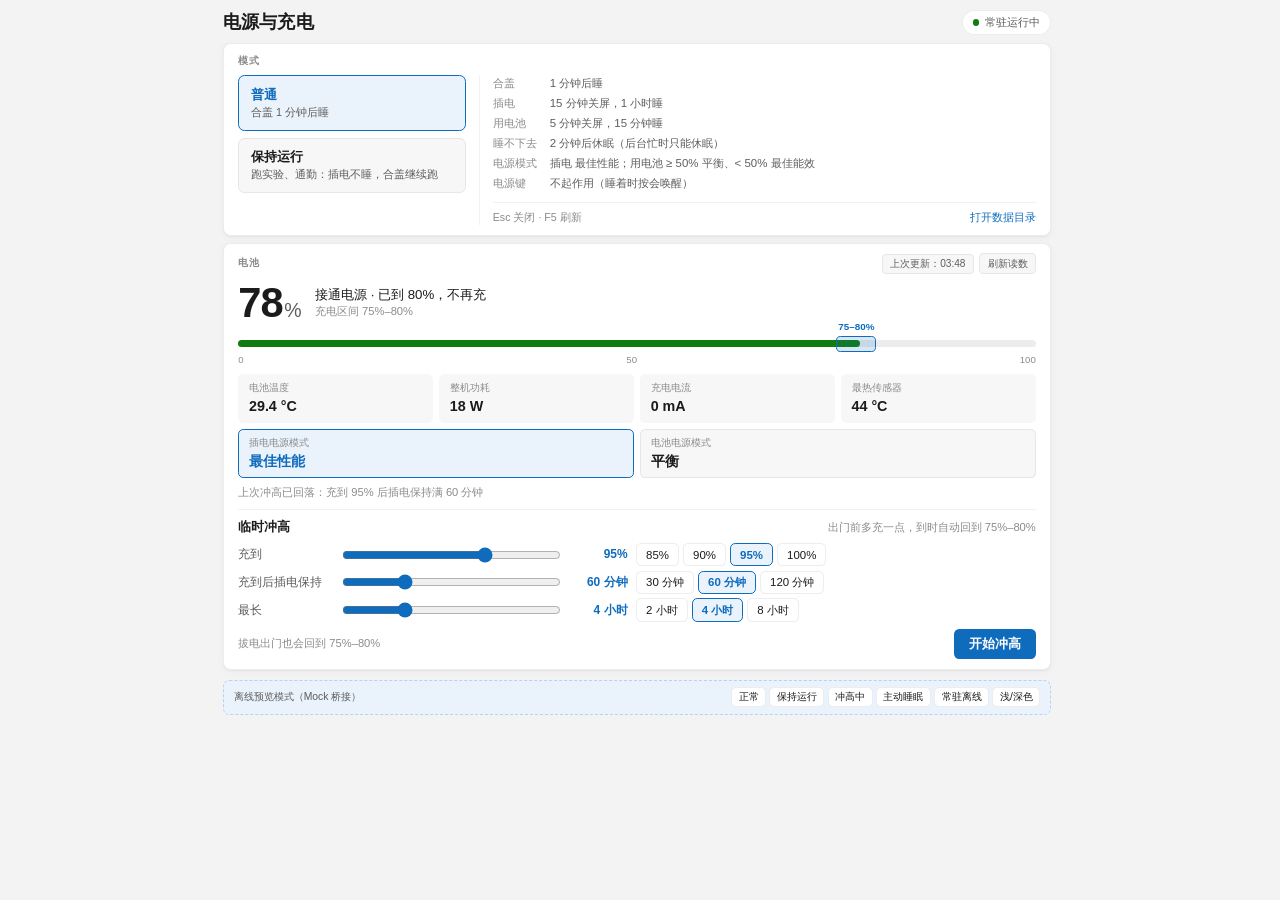
==== commit f9d56ae9: "fix(ui,agent): fix edge-case bugs, refine UI layout & a11y, and consolidate UI docs (v2.1.2)" ====
--- a/src/PowerManager.UI/web/index.html
+++ b/src/PowerManager.UI/web/index.html
@@ -20,12 +20,12 @@
     </div>
     <div class="mode-layout">
       <div class="mode-left">
-        <div class="tiles">
-          <div class="tile" id="t-normal"><b>普通</b><span>合盖 1 分钟后睡</span></div>
-          <div class="tile" id="t-run">
+        <div class="tiles" role="radiogroup" aria-label="运行模式">
+          <button type="button" class="tile" id="t-normal" role="radio" aria-checked="false"><b>普通</b><span>合盖 1 分钟后睡</span></button>
+          <button type="button" class="tile" id="t-run" role="radio" aria-checked="false">
             <div class="tile-head"><b>保持运行</b><span class="draft-badge hidden" id="run-draft-badge">待确认</span></div>
             <span>跑实验、通勤：插电不睡，合盖继续跑</span>
-          </div>
+          </button>
         </div>
       </div>
       <div class="rules-panel">
@@ -79,13 +79,15 @@
       </div>
       <div class="meter"><div class="fill" id="fill"></div><div class="band" id="band"><i id="band-label"></i></div></div>
       <div class="scale num"><span>0</span><span>50</span><span>100</span></div>
-      <dl class="stats">
+      <dl class="stats telemetry-stats">
         <div class="stat"><dt>电池温度</dt><dd class="num" id="s-temp">–</dd></div>
         <div class="stat"><dt>整机功耗</dt><dd class="num" id="s-power">–</dd></div>
         <div class="stat"><dt>充电电流</dt><dd class="num" id="s-ma">–</dd></div>
         <div class="stat"><dt>最热传感器</dt><dd class="num" id="s-hot">–</dd></div>
-        <div class="stat pm-stat" id="pm-ac"><dt>插电</dt><dd id="pm-ac-v">–</dd></div>
-        <div class="stat pm-stat" id="pm-dc"><dt>用电池</dt><dd id="pm-dc-v">–</dd></div>
+      </dl>
+      <dl class="stats pm-stats">
+        <div class="stat pm-stat" id="pm-ac"><dt>插电电源模式</dt><dd id="pm-ac-v">–</dd></div>
+        <div class="stat pm-stat" id="pm-dc"><dt>电池电源模式</dt><dd id="pm-dc-v">–</dd></div>
       </dl>
       <div class="note" id="note"></div>
     </div>
--- a/src/PowerManager.UI/web/styles.css
+++ b/src/PowerManager.UI/web/styles.css
@@ -37,10 +37,6 @@
   --radius-md: .5rem;
   --radius-lg: .6rem;
   --radius-pill: 999px;
-  --space-xs: .35rem;
-  --space-sm: .55rem;
-  --space-md: .75rem;
-  --space-lg: 1rem;
   --ease-fluent: cubic-bezier(.2, .8, .2, 1);
   --dur-fast: .12s;
   --dur-normal: .18s;
@@ -69,13 +65,13 @@
 }
 * { box-sizing: border-box; }
 html { font-size: 13px; scrollbar-gutter: stable; }
-html[data-window-state="maximized"] { font-size: clamp(10.6px, 1.56vh, 15.5px); }
 body {
   margin: 0; background: var(--bg); color: var(--ink);
   font-family: var(--font-sans);
   font-size: 1rem; line-height: 1.4; -webkit-font-smoothing: antialiased;
   user-select: none; cursor: default;
 }
+:focus-visible { outline: 2px solid var(--accent); outline-offset: 2px; }
 .num { font-variant-numeric: tabular-nums; }
 main { max-width: 52rem; margin: 0 auto; padding: .75rem 1.15rem .8rem;
        display: flex; flex-direction: column; transition: max-width var(--dur-normal) var(--ease-fluent); }
@@ -92,12 +88,12 @@
 header { display: flex; align-items: center; justify-content: space-between; margin-bottom: .6rem; }
 h1 { font-size: 1.4rem; font-weight: 600; margin: 0; letter-spacing: .01em; }
 .pill { display: inline-flex; align-items: center; gap: .45rem; font-size: .86rem; color: var(--ink2);
-        padding: .28rem .75rem; border-radius: 999px; background: var(--card); border: 1px solid var(--line); }
+        padding: .28rem .75rem; border-radius: var(--radius-pill); background: var(--card); border: 1px solid var(--line); }
 .dot { width: .5rem; height: .5rem; border-radius: 50%; background: var(--green); }
 .pill.off .dot { background: var(--red); }
 .link { color: var(--accent); cursor: pointer; font-weight: 600; }
 
-.card { background: var(--card); border: 1px solid var(--line); border-radius: .6rem; box-shadow: var(--shadow);
+.card { background: var(--card); border: 1px solid var(--line); border-radius: var(--radius-lg); box-shadow: var(--shadow);
         padding: .75rem 1.1rem; margin-bottom: .55rem; }
 .battery-card { margin-bottom: 0; display: flex; flex-direction: column; }
 .card h2 { font-size: .8rem; font-weight: 600; color: var(--ink3); letter-spacing: .06em; margin: 0 0 .8rem; }
@@ -108,8 +104,9 @@
 
 /* mode tiles */
 .tiles { display: grid; grid-template-columns: 1fr 1fr; gap: .55rem; }
-.tile { border: 1px solid var(--line); border-radius: .5rem; padding: .7rem .9rem; cursor: pointer;
-        background: var(--chip); transition: background .12s, border-color .12s; }
+.tile { border: 1px solid var(--line); border-radius: var(--radius-md); padding: .7rem .9rem; cursor: pointer;
+        background: var(--chip); color: var(--ink); font: inherit; text-align: left; width: 100%;
+        transition: background var(--dur-fast), border-color var(--dur-fast); }
 .tile:hover { background: var(--chip-hover); }
 .tile-head { display: flex; align-items: center; justify-content: space-between; gap: .4rem; }
 .tile b { display: block; font-weight: 600; font-size: 1rem; }
@@ -121,7 +118,7 @@
 .draft-badge { display: inline-block !important; margin-top: 0 !important; font-size: .72rem !important; font-weight: 600;
                color: var(--accent) !important; background: var(--card); border: 1px solid var(--accent-line);
                padding: .05rem .4rem; border-radius: var(--radius-pill); }
-.runbar { margin-top: .5rem; padding: .5rem .8rem; border-radius: .5rem; background: var(--accent-soft);
+.runbar { margin-top: .5rem; padding: .5rem .8rem; border-radius: var(--radius-md); background: var(--accent-soft);
           border: 1px solid transparent; display: flex; flex-direction: column; gap: .35rem; }
 .runbar.draft { background: var(--chip); border: 1px solid var(--line); }
 .runbar-top { display: flex; align-items: center; justify-content: space-between; gap: .6rem; min-height: 1.7rem; }
@@ -135,12 +132,12 @@
   .runbar-ctrl .slider-row { max-width: none; }
   .runbar-ctrl .chips { flex-basis: 100%; }
 }
-.alertbar { margin-top: .55rem; padding: .5rem .8rem; border-radius: .45rem; background: var(--amber-soft);
+.alertbar { margin-top: .55rem; padding: .5rem .8rem; border-radius: var(--radius-sm); background: var(--amber-soft);
             border: 1px solid var(--amber); color: var(--amber); font-size: .85rem; font-weight: 500; }
 
 /* chips */
 .chips { display: inline-flex; gap: .3rem; flex-wrap: wrap; }
-.chip { border: 1px solid var(--line); background: var(--card); color: var(--ink); border-radius: .4rem;
+.chip { border: 1px solid var(--line); background: var(--card); color: var(--ink); border-radius: var(--radius-sm);
         padding: .22rem .7rem; font: inherit; font-size: .88rem; cursor: pointer; }
 .chip:hover { background: var(--chip-hover); }
 .chip.on { border-color: var(--accent); color: var(--accent); background: var(--accent-soft); font-weight: 600; }
@@ -150,13 +147,17 @@
 .toggle { background: none; border: 0; padding: 0; font: inherit; color: var(--ink2); font-size: .86rem; cursor: pointer;
           display: inline-flex; align-items: center; gap: .3rem; }
 .toggle:hover { color: var(--ink); }
-.toggle::before { content: "›"; display: inline-block; transition: transform .15s; font-size: 1rem; line-height: 1; }
+.toggle::before { content: "›"; display: inline-block; transition: transform var(--dur-fast); font-size: 1rem; line-height: 1; }
 .mode-card.expanded .toggle::before { transform: rotate(90deg); }
+@media (min-width: 880px) {
+  .toggle { display: none; }
+}
+html[data-window-state="maximized"] .toggle { display: none; }
 .rules-panel { display: none; }
 .mode-card.expanded .mode-layout { display: grid; grid-template-columns: minmax(14rem, 17.5rem) 1fr; gap: 1rem; align-items: start; }
 .mode-card.expanded .tiles { grid-template-columns: 1fr; }
 .mode-card.expanded .rules-panel { display: block; border-left: 1px solid var(--line2); padding-left: 1rem;
-                                   animation: fadeSlide .18s ease-out; }
+                                   animation: fadeSlide var(--dur-normal) ease-out; }
 @keyframes fadeSlide { from { opacity: 0; transform: translateX(6px); } to { opacity: 1; transform: translateX(0); } }
 .mode-card.expanded .kv { margin-top: 0; }
 .kv { display: grid; grid-template-columns: auto 1fr; gap: .3rem 1rem; margin-top: .6rem; font-size: .88rem; }
@@ -170,38 +171,40 @@
 .read-actions { display: inline-flex; align-items: center; gap: .45rem; }
 .read-wrap { position: relative; display: inline-flex; padding: .2rem .25rem; margin: -.2rem -.25rem; cursor: help; }
 .read-badge { font-size: .78rem; font-weight: 500; color: var(--ink2); border: 1px solid var(--line);
-              background: var(--chip); padding: .14rem .55rem; border-radius: .35rem; }
+              background: var(--chip); padding: .14rem .55rem; border-radius: var(--radius-xs); }
 .read-badge.stale { color: var(--amber); border-color: var(--amber); background: var(--amber-soft); }
 .read-tip { position: absolute; right: 0; top: calc(100% + .2rem); z-index: 20; white-space: nowrap;
-            background: var(--ink); color: var(--bg); font-size: .78rem; padding: .35rem .65rem; border-radius: .4rem;
-            box-shadow: var(--shadow); opacity: 0; pointer-events: none; transition: opacity .12s; }
+            background: var(--ink); color: var(--bg); font-size: .78rem; padding: .35rem .65rem; border-radius: var(--radius-sm);
+            box-shadow: var(--shadow); opacity: 0; pointer-events: none; transition: opacity var(--dur-fast); }
 .read-wrap:hover .read-tip { opacity: .96; }
-.mini-btn { border: 1px solid var(--line); background: var(--chip); color: var(--ink2); border-radius: .35rem;
-            padding: .16rem .55rem; font: inherit; font-size: .78rem; cursor: pointer; transition: background .12s, color .12s; }
+.mini-btn { border: 1px solid var(--line); background: var(--chip); color: var(--ink2); border-radius: var(--radius-xs);
+            padding: .16rem .55rem; font: inherit; font-size: .78rem; cursor: pointer;
+            transition: background var(--dur-fast), color var(--dur-fast); }
 .mini-btn:hover:not(:disabled) { background: var(--chip-hover); color: var(--ink); }
 .mini-btn:disabled { opacity: .55; cursor: default; }
 
 /* battery */
-.big { font-family: "Segoe UI Variable Display", "Segoe UI", sans-serif; font-size: 3.2rem; font-weight: 600;
+.big { font-family: var(--font-display); font-size: 3.2rem; font-weight: 600;
        line-height: 1; letter-spacing: -.02em; }
 .big small { font-size: 1.5rem; font-weight: 500; color: var(--ink2); margin-left: .1rem; }
 .flow { font-size: 1.02rem; }
-.meter { position: relative; margin: 1.3rem 0 .25rem; height: .55rem; border-radius: 999px; background: var(--track); }
-.meter .fill { position: absolute; left: 0; top: 0; bottom: 0; border-radius: 999px; background: var(--green); }
-.meter .band { position: absolute; top: -.35rem; bottom: -.35rem; border: 1.5px solid var(--accent); border-radius: .3rem;
+.meter { position: relative; margin: 1.3rem 0 .25rem; height: .55rem; border-radius: var(--radius-pill); background: var(--track); }
+.meter .fill { position: absolute; left: 0; top: 0; bottom: 0; border-radius: var(--radius-pill); background: var(--green); }
+.meter .band { position: absolute; top: -.35rem; bottom: -.35rem; border: 1.5px solid var(--accent); border-radius: var(--radius-xs);
                background: var(--band); }
 .meter .band i { position: absolute; bottom: calc(100% + .2rem); left: 50%; transform: translateX(-50%);
                  font-style: normal; font-size: .76rem; color: var(--accent); white-space: nowrap; font-weight: 600; }
 .scale { display: flex; justify-content: space-between; font-size: .74rem; color: var(--ink3); margin-top: .45rem; }
-.stats { display: grid; grid-template-columns: repeat(2, 1fr); gap: .45rem; margin-top: .6rem; }
-.stat { background: var(--chip); border: 1px solid transparent; border-radius: .45rem; padding: .46rem .75rem; }
+.stats { display: grid; grid-template-columns: repeat(2, 1fr); gap: .45rem; margin: .6rem 0 0; }
+.pm-stats { margin-top: .45rem; }
+.stat { background: var(--chip); border: 1px solid transparent; border-radius: var(--radius-sm); padding: .46rem .75rem; }
 .stat dt { font-size: .76rem; color: var(--ink3); }
 .stat dd { margin: .1rem 0 0; font-size: 1.1rem; font-weight: 600; }
 .pm-stat { border-color: var(--line); }
 .pm-stat.on { border-color: var(--accent); background: var(--accent-soft); }
 .pm-stat.on dd { color: var(--accent); }
 @media (min-width: 880px) {
-  .stats { grid-template-columns: repeat(3, 1fr); }
+  .telemetry-stats { grid-template-columns: repeat(4, 1fr); }
 }
 .note { margin-top: .55rem; font-size: .86rem; color: var(--ink3); }
 .note.warn { color: var(--amber); }
@@ -222,29 +225,20 @@
   .ctrl .slider-row { flex: 1 1 12rem; max-width: 22rem; }
   .ctrl .chips { flex-shrink: 0; }
 }
-@media (max-height: 680px) {
-  html[data-window-state="maximized"] { font-size: 10.6px; }
-  html[data-window-state="maximized"] main { padding: .6rem 1.05rem .65rem; }
-  html[data-window-state="maximized"] header { margin-bottom: .4rem; }
-  html[data-window-state="maximized"] .card { padding: .65rem .95rem; margin-bottom: .45rem; }
-  html[data-window-state="maximized"] .meter { margin: 1rem 0 .2rem; }
-  html[data-window-state="maximized"] .stats { margin-top: .5rem; gap: .4rem; }
-  html[data-window-state="maximized"] hr { margin: .55rem 0; }
-}
-.btn { border: 0; border-radius: .4rem; padding: .45rem 1.15rem; font: inherit; font-weight: 600; cursor: pointer;
+.btn { border: 0; border-radius: var(--radius-sm); padding: .45rem 1.15rem; font: inherit; font-weight: 600; cursor: pointer;
        background: var(--accent); color: var(--accent-ink); }
-.btn-sm { padding: .22rem .75rem; font-size: .82rem; border-radius: .35rem; }
+.btn-sm { padding: .22rem .75rem; font-size: .82rem; border-radius: var(--radius-xs); }
 .btn:hover { filter: brightness(1.08); }
 .btn:disabled { opacity: .55; cursor: default; }
-.boosting { background: var(--accent-soft); border-radius: .5rem; padding: .85rem 1rem; }
-.progress { height: .35rem; border-radius: 999px; background: var(--track); margin: .6rem 0 .45rem; overflow: hidden; }
-.progress > div { height: 100%; background: var(--accent); border-radius: 999px; }
+.boosting { background: var(--accent-soft); border-radius: var(--radius-md); padding: .85rem 1rem; }
+.progress { height: .35rem; border-radius: var(--radius-pill); background: var(--track); margin: .6rem 0 .45rem; overflow: hidden; }
+.progress > div { height: 100%; background: var(--accent); border-radius: var(--radius-pill); }
 
 .toast { position: fixed; left: 50%; bottom: 1.2rem; transform: translateX(-50%); background: var(--ink); color: var(--bg);
-         padding: .55rem 1rem; border-radius: .45rem; font-size: .88rem; opacity: 0; transition: opacity .2s; pointer-events: none;
+         padding: .55rem 1rem; border-radius: var(--radius-sm); font-size: .88rem; opacity: 0; transition: opacity var(--dur-normal); pointer-events: none;
          max-width: 90vw; }
 .toast.show { opacity: .95; }
-.mock-bar { margin-top: var(--space-md); padding: .5rem .75rem; border: 1px dashed var(--accent-line);
+.mock-bar { margin-top: .75rem; padding: .5rem .75rem; border: 1px dashed var(--accent-line);
             border-radius: var(--radius-md); background: var(--accent-soft);
             display: flex; align-items: center; justify-content: space-between; gap: .5rem; flex-wrap: wrap;
             font-size: .8rem; color: var(--ink2); }
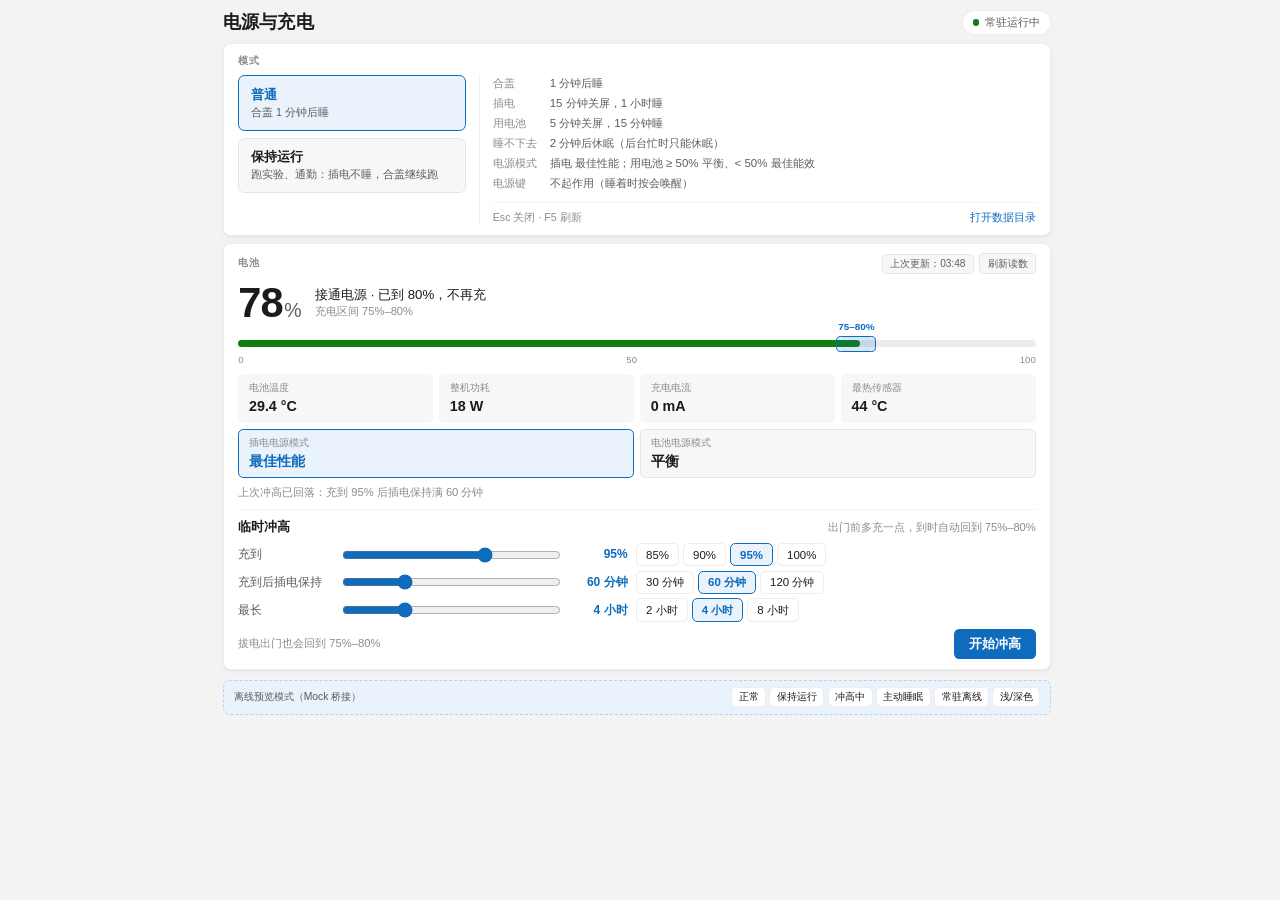
==== commit 58c2dcab: "feat(ui,docs): single-source policy numbers, align docs with code, and fold conventions into ARCHITE" ====
--- a/src/PowerManager.UI/web/index.html
+++ b/src/PowerManager.UI/web/index.html
@@ -21,7 +21,7 @@
     <div class="mode-layout">
       <div class="mode-left">
         <div class="tiles" role="radiogroup" aria-label="运行模式">
-          <button type="button" class="tile" id="t-normal" role="radio" aria-checked="false"><b>普通</b><span>合盖 1 分钟后睡</span></button>
+          <button type="button" class="tile" id="t-normal" role="radio" aria-checked="false"><b>普通</b><span>合盖 <span data-policy="lid_sleep_delay_sec"></span>后睡</span></button>
           <button type="button" class="tile" id="t-run" role="radio" aria-checked="false">
             <div class="tile-head"><b>保持运行</b><span class="draft-badge hidden" id="run-draft-badge">待确认</span></div>
             <span>跑实验、通勤：插电不睡，合盖继续跑</span>
@@ -47,14 +47,14 @@
       <div class="runbar-ctrl">
         <span class="faint">时长</span>
         <div class="slider-row">
-          <input type="range" id="r-hours" min="1" max="24" step="1">
+          <input type="range" id="r-hours" step="1">
           <span class="slider-val num" id="v-hours"></span>
         </div>
         <span class="chips" id="hours"></span>
       </div>
     </div>
     <div class="alertbar hidden" id="forced-sleep-bar">
-      主动睡眠已触发：2 分钟内未入睡将自动休眠（开盖活动可中止）
+      主动睡眠已触发：<span data-policy="hibernate_fallback_sec"></span>内未入睡将自动休眠（开盖活动可中止）
     </div>
   </section>
 
@@ -65,7 +65,7 @@
         <div class="read-actions">
           <span class="read-wrap hidden" id="read-wrap">
             <span class="read-badge num" id="read-at"></span>
-            <span class="read-tip">事件触发：插拔电、醒来、电量每变 5%、冲高到点</span>
+            <span class="read-tip">事件触发：插拔电、醒来、电量每变 <span data-policy="history_step_pct"></span>%、冲高到点</span>
           </span>
           <button type="button" class="mini-btn" id="b-refresh-ec" title="按需拉起 EC 任务刷新温度、功耗与阈值读数">刷新读数</button>
         </div>
@@ -94,30 +94,30 @@
     <hr>
 
     <div id="boost-off">
-      <div class="boost-head"><b>临时冲高</b><span class="faint">出门前多充一点，到时自动回到 75%–80%</span></div>
+      <div class="boost-head"><b>临时冲高</b><span class="faint">出门前多充一点，到时自动回到 <span data-policy="charge_start"></span>%–<span data-policy="charge_stop"></span>%</span></div>
       <div class="field">
         <label>充到</label>
         <div class="ctrl">
-          <div class="slider-row"><input type="range" id="r-target" min="85" max="100" step="1"><span class="slider-val num" id="v-target"></span></div>
+          <div class="slider-row"><input type="range" id="r-target" step="1"><span class="slider-val num" id="v-target"></span></div>
           <span class="chips" id="b-target"></span>
         </div>
       </div>
       <div class="field">
         <label>充到后插电保持</label>
         <div class="ctrl">
-          <div class="slider-row"><input type="range" id="r-hold" min="15" max="180" step="5"><span class="slider-val num" id="v-hold"></span></div>
+          <div class="slider-row"><input type="range" id="r-hold" step="5"><span class="slider-val num" id="v-hold"></span></div>
           <span class="chips" id="b-hold"></span>
         </div>
       </div>
       <div class="field">
         <label>最长</label>
         <div class="ctrl">
-          <div class="slider-row"><input type="range" id="r-max" min="1" max="12" step="0.5"><span class="slider-val num" id="v-max"></span></div>
+          <div class="slider-row"><input type="range" id="r-max" step="0.5"><span class="slider-val num" id="v-max"></span></div>
           <span class="chips" id="b-max"></span>
         </div>
       </div>
       <div class="row spread" style="margin-top:.55rem">
-        <span class="faint">拔电出门也会回到 75%–80%</span>
+        <span class="faint">拔电出门也会回到 <span data-policy="charge_start"></span>%–<span data-policy="charge_stop"></span>%</span>
         <button class="btn" id="b-go">开始冲高</button>
       </div>
     </div>
--- a/src/PowerManager.UI/web/styles.css
+++ b/src/PowerManager.UI/web/styles.css
@@ -111,6 +111,8 @@
 .tile-head { display: flex; align-items: center; justify-content: space-between; gap: .4rem; }
 .tile b { display: block; font-weight: 600; font-size: 1rem; }
 .tile span { display: block; font-size: .83rem; color: var(--ink2); margin-top: .12rem; }
+/* 策略数字占位（由 app.js 按 S.policy 填入）嵌在句子里，保持行内 */
+.tile span[data-policy] { display: inline; font-size: inherit; color: inherit; margin: 0; }
 .tile.on { background: var(--accent-soft); border-color: var(--accent); }
 .tile.on b { color: var(--accent); }
 .tile.draft { background: var(--chip); border: 1.5px dashed var(--accent); }
